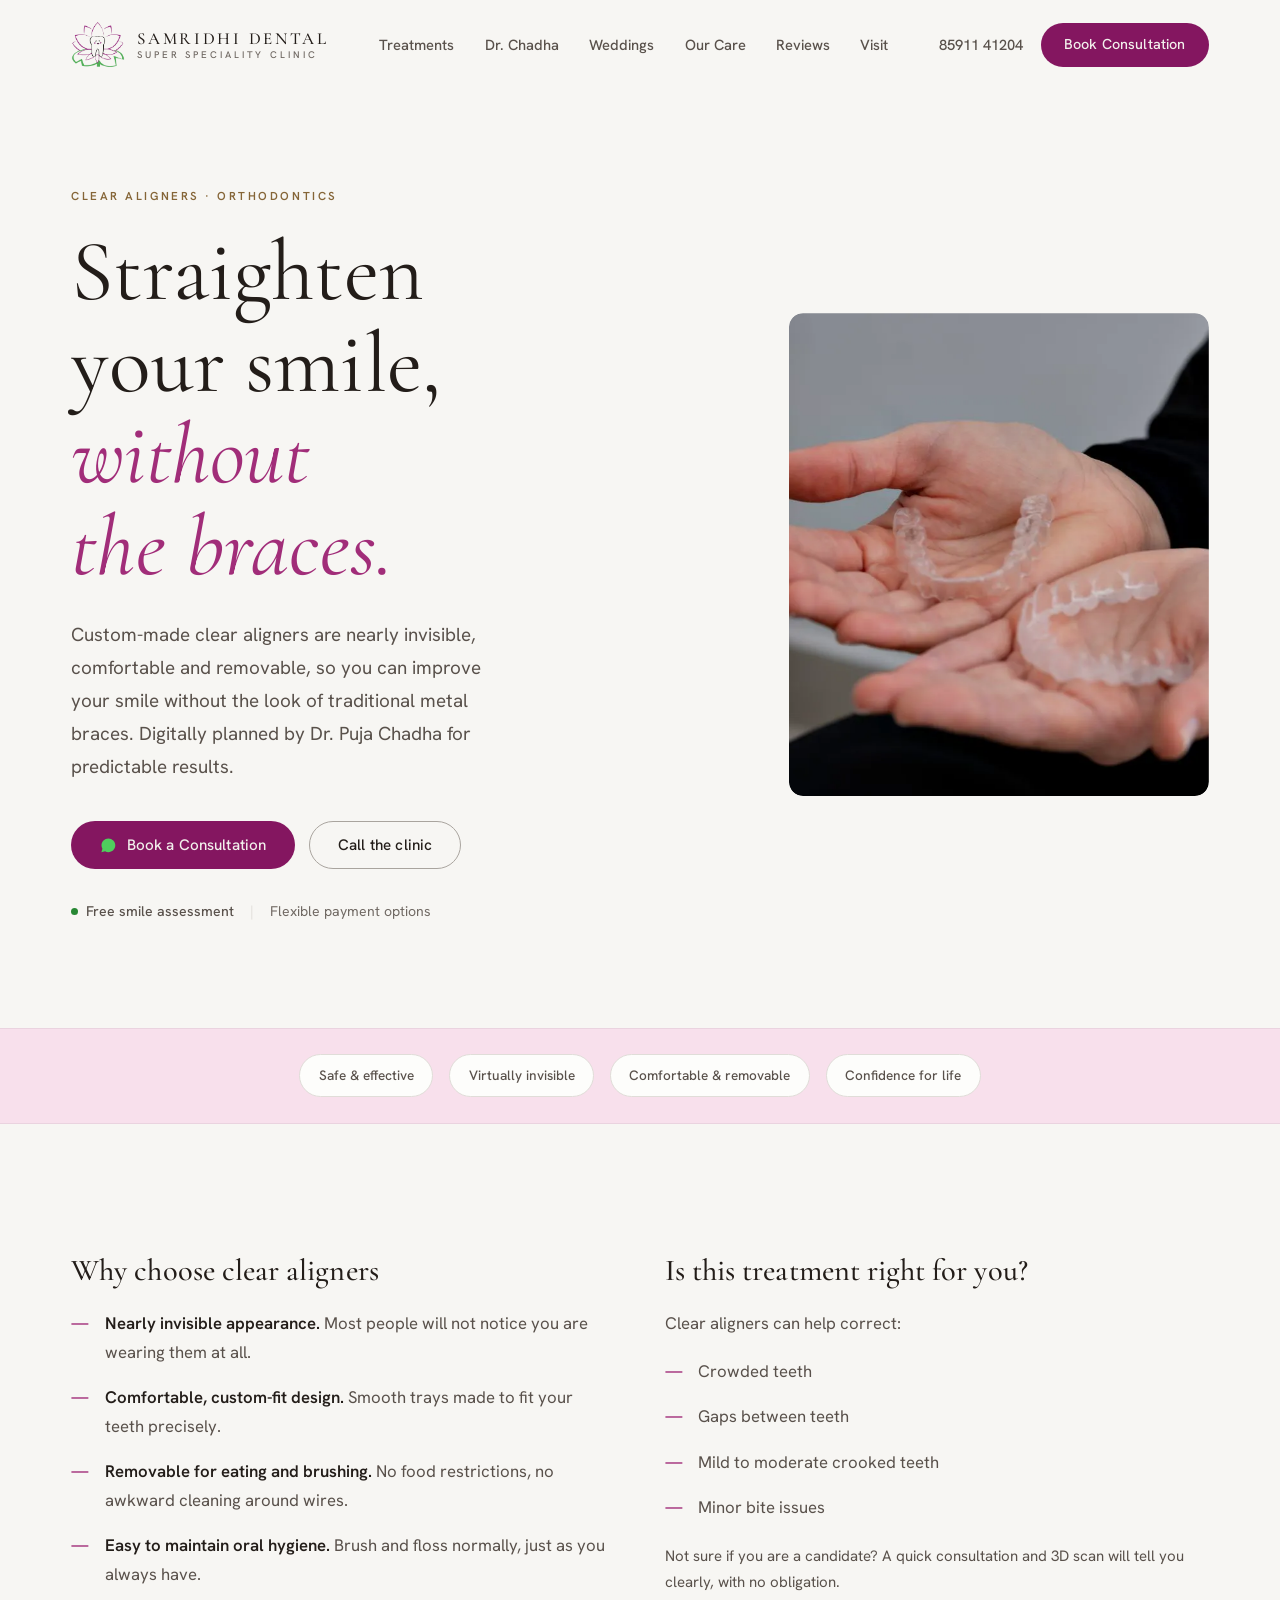
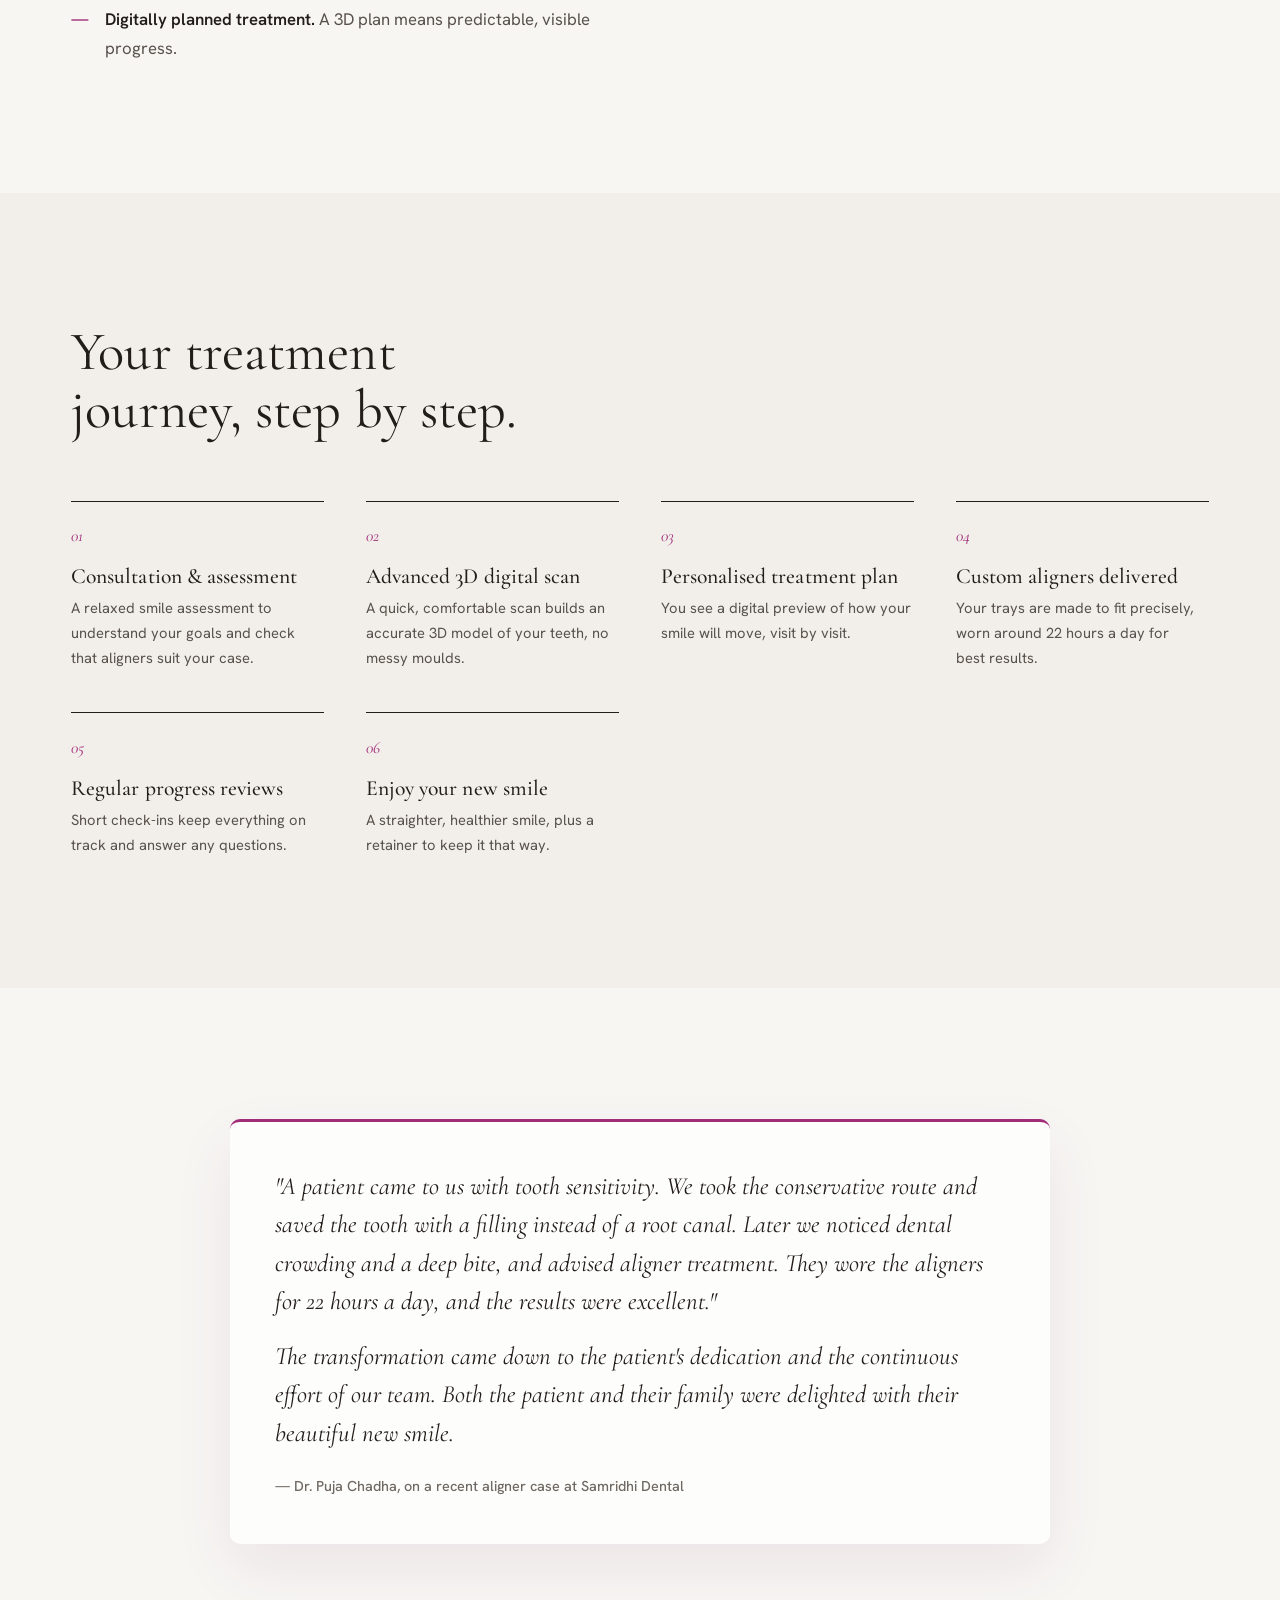
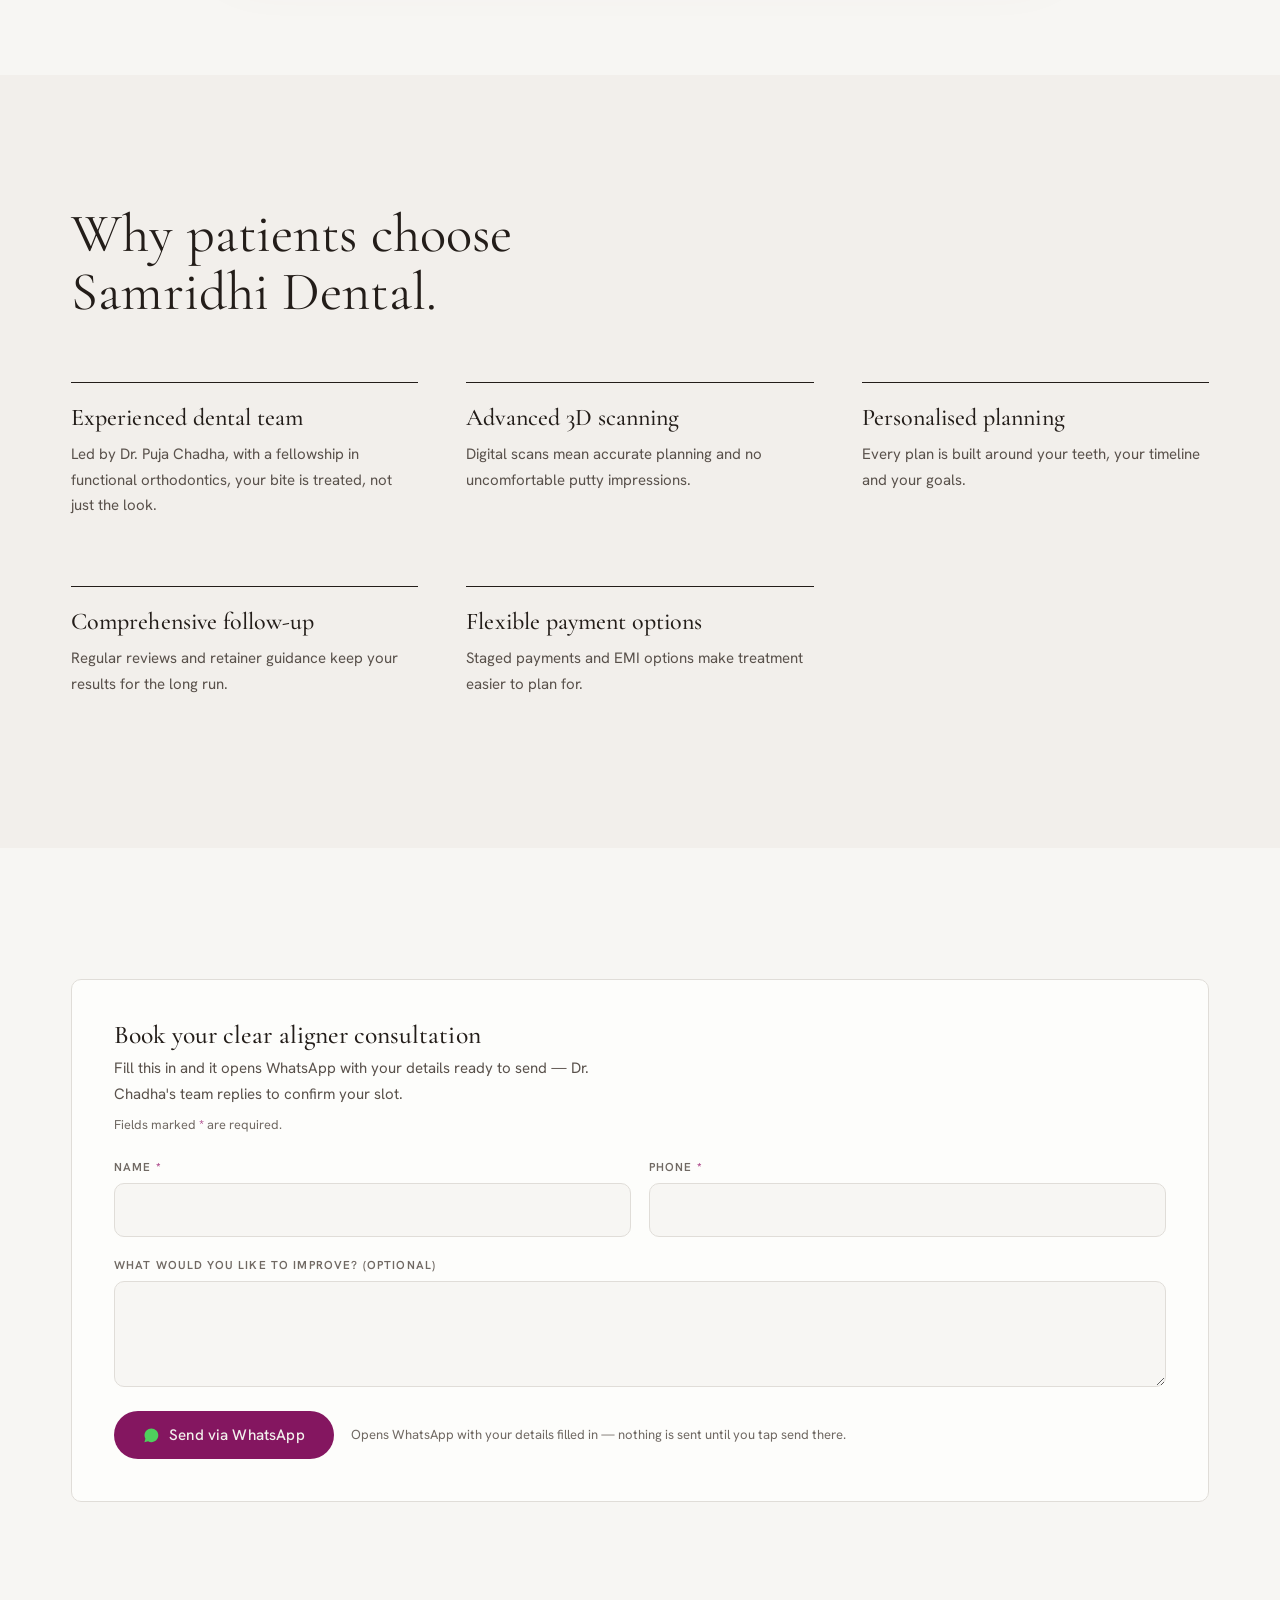
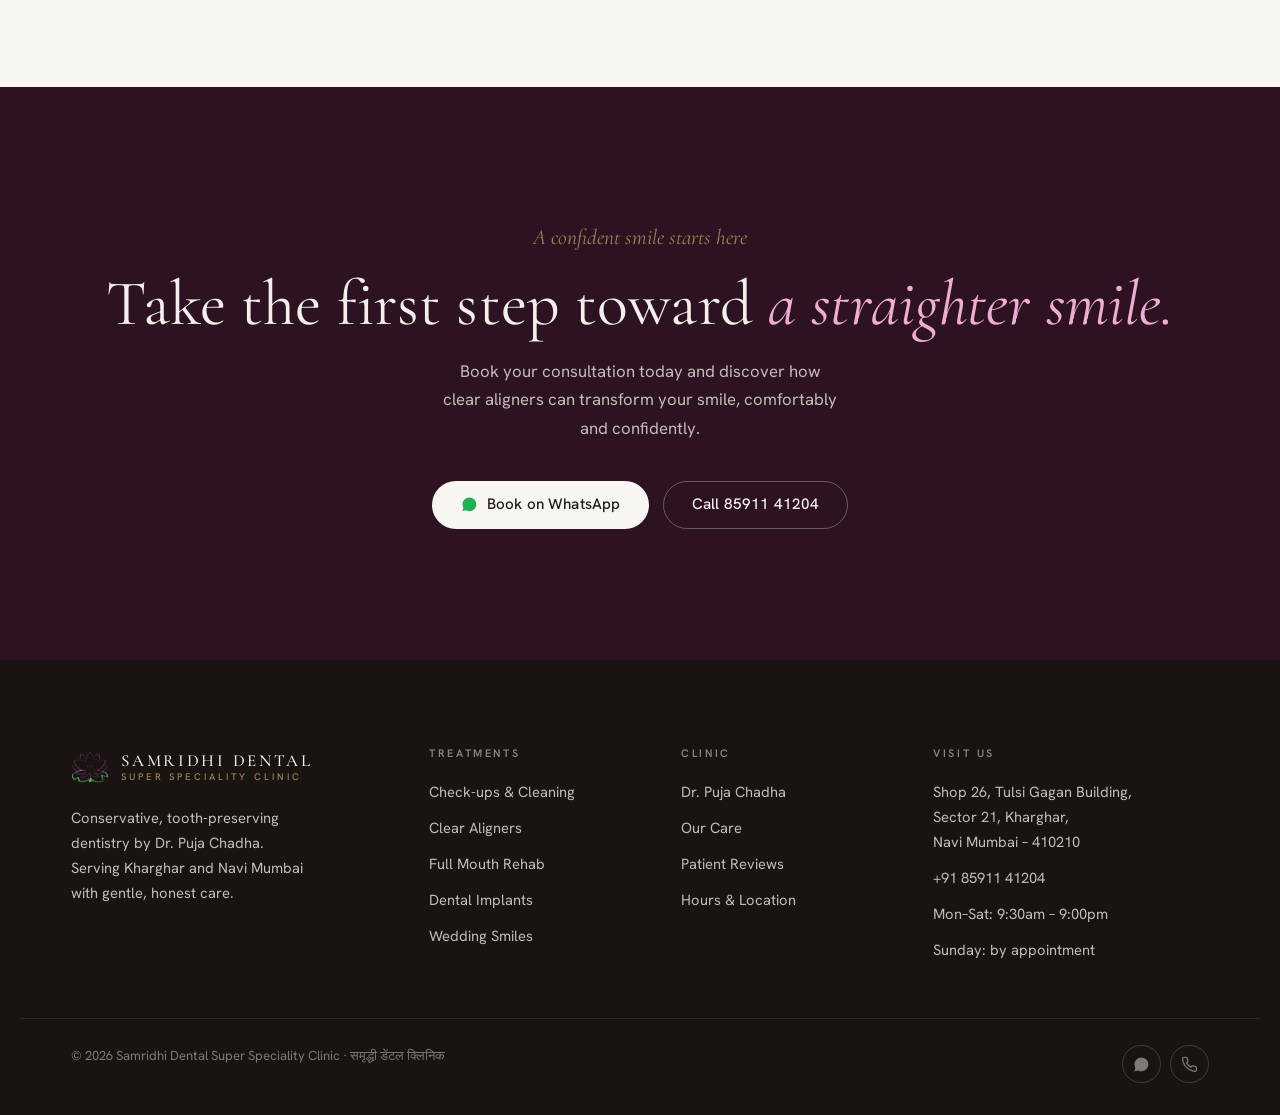
==== aligners.html @ 284023dd "Add treatment pages, immersive popup/quiz/timeline, and fix mobile menu - New Clear Aligners and Ful" ====
<!DOCTYPE html>
<html lang="en" class="no-js">
<head>
<meta charset="UTF-8" />
<meta name="viewport" content="width=device-width, initial-scale=1" />
<title>Clear Aligners — Straighten Your Smile Without Braces | Samridhi Dental, Kharghar</title>
<meta name="description" content="Nearly invisible clear aligners at Samridhi Dental, Kharghar. Custom-made, removable and comfortable — correct crowded teeth, gaps and mild bite issues with digitally planned treatment by Dr. Puja Chadha." />
<meta name="theme-color" content="#f6f4f0" />
<meta name="robots" content="index, follow" />
<link rel="icon" href="assets/brand/logo.png" type="image/png" />
<link rel="canonical" href="https://samridhidental.in/aligners.html" />

<!-- Open Graph -->
<meta property="og:title" content="Clear Aligners — Straighten Your Smile Without Braces | Samridhi Dental" />
<meta property="og:description" content="Nearly invisible, removable clear aligners for crowded teeth, gaps and mild bite issues — digitally planned by Dr. Puja Chadha in Kharghar." />
<meta property="og:type" content="website" />
<meta property="og:url" content="https://samridhidental.in/aligners.html" />
<meta property="og:site_name" content="Samridhi Dental Super Speciality Clinic" />
<meta property="og:image" content="https://samridhidental.in/assets/img/services/braces.jpg" />
<meta property="og:locale" content="en_IN" />
<meta name="twitter:card" content="summary_large_image" />
<meta name="twitter:title" content="Clear Aligners — Straighten Your Smile Without Braces" />
<meta name="twitter:description" content="Nearly invisible, removable clear aligners for crowded teeth, gaps and mild bite issues — digitally planned by Dr. Puja Chadha in Kharghar." />
<meta name="twitter:image" content="https://samridhidental.in/assets/img/services/braces.jpg" />

<!-- Structured data -->
<script type="application/ld+json">
{
  "@context": "https://schema.org",
  "@type": "MedicalProcedure",
  "name": "Clear Aligner Treatment",
  "procedureType": "https://schema.org/NoninvasiveProcedure",
  "howPerformed": "Custom-made, removable clear aligner trays digitally planned from a 3D scan gradually move teeth into alignment.",
  "provider": {
    "@type": "Dentist",
    "name": "Samridhi Dental Super Speciality Clinic",
    "telephone": "+91-85911-41204",
    "url": "https://samridhidental.in/aligners.html",
    "address": {
      "@type": "PostalAddress",
      "streetAddress": "Shop 26, Tulsi Gagan Building, Sector 21",
      "addressLocality": "Kharghar, Navi Mumbai",
      "addressRegion": "MH",
      "postalCode": "410210",
      "addressCountry": "IN"
    }
  }
}
</script>

<script>document.documentElement.className = "js";</script>
<link rel="preconnect" href="https://fonts.googleapis.com" />
<link rel="preconnect" href="https://fonts.gstatic.com" crossorigin />
<link href="https://fonts.googleapis.com/css2?family=Cormorant+Garamond:ital,wght@0,400;0,500;0,600;1,400;1,500&family=Hanken+Grotesk:wght@400;500;600&display=swap" rel="stylesheet" />
<link rel="stylesheet" href="styles.css" />
</head>
<body>
<a href="#main" class="btn btn--dark" style="position:absolute;left:-999px;top:0;z-index:500" onfocus="this.style.left='1rem';this.style.top='1rem'" onblur="this.style.left='-999px'">Skip to content</a>

<!-- ===================== HEADER ===================== -->
<header class="header" id="top">
  <div class="wrap header__inner">
    <a href="index.html" class="brand" aria-label="Samridhi Dental Super Speciality Clinic — home">
      <img src="assets/brand/logo.png" alt="" class="brand__mark" width="54" height="54" />
      <span class="brand__text">
        <span class="brand__name">Samridhi Dental</span>
        <span class="brand__sub">Super Speciality Clinic</span>
      </span>
    </a>
    <nav class="nav" aria-label="Primary">
      <a href="services.html">Treatments</a>
      <a href="index.html#about">Dr. Chadha</a>
      <a href="wedding.html">Weddings</a>
      <a href="index.html#approach">Our Care</a>
      <a href="index.html#reviews">Reviews</a>
      <a href="index.html#visit">Visit</a>
    </nav>
    <div class="header__cta">
      <a href="tel:+918591141204" class="header__call">85911 41204</a>
      <a href="https://wa.me/918591141204?text=Hi%2C%20I%27d%20like%20to%20book%20a%20clear%20aligner%20consultation%20at%20Samridhi%20Dental%20Clinic." class="btn btn--dark" target="_blank" rel="noopener">Book Consultation</a>
    </div>
    <button class="nav-toggle" aria-expanded="false" aria-controls="drawer" aria-label="Open menu">
      <svg class="menu" viewBox="0 0 24 24" fill="none" stroke="currentColor" stroke-width="1.6" stroke-linecap="round" aria-hidden="true"><path d="M3 7h18M3 12h18M3 17h18"/></svg>
      <svg class="x" viewBox="0 0 24 24" fill="none" stroke="currentColor" stroke-width="1.6" stroke-linecap="round" aria-hidden="true"><path d="M18 6 6 18M6 6l12 12"/></svg>
    </button>
  </div>
</header>

<div class="drawer" id="drawer">
  <a href="services.html">Treatments</a>
  <a href="index.html#about">Dr. Puja Chadha</a>
  <a href="wedding.html">Wedding Smiles</a>
  <a href="index.html#approach">Our Care</a>
  <a href="index.html#reviews">Reviews</a>
  <a href="index.html#visit">Visit Us</a>
  <a href="https://wa.me/918591141204?text=Hi%2C%20I%27d%20like%20to%20book%20a%20clear%20aligner%20consultation." class="btn btn--dark" target="_blank" rel="noopener">Book on WhatsApp</a>
</div>

<main id="main">

<!-- ===================== HERO ===================== -->
<section class="hero hero--wedding">
  <div class="wrap hero__grid">
    <div class="hero__copy">
      <span class="kicker" data-enter="1">Clear Aligners · Orthodontics</span>
      <h1 class="h-display" data-enter="2">Straighten your smile, <em>without the braces.</em></h1>
      <p class="lede hero__lede" data-enter="3">Custom-made clear aligners are nearly invisible, comfortable and removable, so you can improve your smile without the look of traditional metal braces. Digitally planned by Dr. Puja Chadha for predictable results.</p>
      <div class="hero__actions" data-enter="4">
        <a href="https://wa.me/918591141204?text=Hi%2C%20I%27d%20like%20to%20book%20a%20clear%20aligner%20consultation%20at%20Samridhi%20Dental%20Clinic." class="btn btn--dark" target="_blank" rel="noopener">
          <svg class="wa-glyph" viewBox="0 0 24 24" fill="currentColor" aria-hidden="true"><path d="M17.47 14.38c-.3-.15-1.74-.86-2-.95-.27-.1-.46-.15-.66.15-.2.3-.76.95-.93 1.14-.17.2-.34.22-.63.07-.3-.15-1.25-.46-2.38-1.47-.88-.78-1.47-1.75-1.64-2.05-.17-.3-.02-.46.13-.6.13-.13.3-.34.44-.51.15-.17.2-.3.3-.49.1-.2.05-.37-.02-.52-.08-.15-.66-1.59-.9-2.18-.24-.57-.48-.49-.66-.5l-.56-.01c-.2 0-.52.07-.79.37-.27.3-1.04 1.02-1.04 2.48 0 1.46 1.06 2.87 1.21 3.07.15.2 2.1 3.2 5.08 4.49.71.3 1.26.49 1.69.62.71.23 1.36.2 1.87.12.57-.08 1.74-.71 1.99-1.4.24-.69.24-1.28.17-1.4-.07-.13-.27-.2-.56-.35zM12.04 2C6.58 2 2.13 6.45 2.13 11.91c0 1.75.46 3.45 1.32 4.95L2 22l5.25-1.38a9.9 9.9 0 0 0 4.79 1.22h.01c5.46 0 9.91-4.45 9.91-9.91 0-2.65-1.03-5.14-2.9-7.01A9.86 9.86 0 0 0 12.04 2z"/></svg>
          Book a Consultation
        </a>
        <a href="tel:+918591141204" class="btn btn--outline">Call the clinic</a>
      </div>
      <p class="hero__meta" data-enter="5">
        <span class="live">Free smile assessment</span>
        <span class="sep" aria-hidden="true">|</span>
        <span>Flexible payment options</span>
      </p>
    </div>
    <div class="hero__media" data-enter>
      <picture>
        <source srcset="assets/img/services/braces.webp" type="image/webp" />
        <img src="assets/img/services/braces.jpg" alt="A pair of clear dental aligners held in hand" width="900" height="1035" fetchpriority="high" />
      </picture>
    </div>
  </div>
</section>

<!-- ===================== TRUST BADGES ===================== -->
<div class="badges">
  <div class="wrap badges__row">
    <span class="badge">Safe &amp; effective</span>
    <span class="badge">Virtually invisible</span>
    <span class="badge">Comfortable &amp; removable</span>
    <span class="badge">Confidence for life</span>
  </div>
</div>

<!-- ===================== BENEFITS + CANDIDACY ===================== -->
<section class="section" id="why">
  <div class="wrap">
    <div class="wedding-menu" data-reveal>
      <div>
        <h2 class="h-sub" style="margin-bottom:1.4rem">Why choose clear aligners</h2>
        <ul class="feature-list">
          <li><span class="dash" aria-hidden="true">—</span><span><b>Nearly invisible appearance.</b> Most people will not notice you are wearing them at all.</span></li>
          <li><span class="dash" aria-hidden="true">—</span><span><b>Comfortable, custom-fit design.</b> Smooth trays made to fit your teeth precisely.</span></li>
          <li><span class="dash" aria-hidden="true">—</span><span><b>Removable for eating and brushing.</b> No food restrictions, no awkward cleaning around wires.</span></li>
          <li><span class="dash" aria-hidden="true">—</span><span><b>Easy to maintain oral hygiene.</b> Brush and floss normally, just as you always have.</span></li>
          <li><span class="dash" aria-hidden="true">—</span><span><b>Digitally planned treatment.</b> A 3D plan means predictable, visible progress.</span></li>
        </ul>
      </div>
      <div>
        <h2 class="h-sub" style="margin-bottom:1.4rem">Is this treatment right for you?</h2>
        <p style="color:var(--ink-soft);margin-bottom:1.2rem">Clear aligners can help correct:</p>
        <ul class="feature-list">
          <li><span class="dash" aria-hidden="true">—</span><span>Crowded teeth</span></li>
          <li><span class="dash" aria-hidden="true">—</span><span>Gaps between teeth</span></li>
          <li><span class="dash" aria-hidden="true">—</span><span>Mild to moderate crooked teeth</span></li>
          <li><span class="dash" aria-hidden="true">—</span><span>Minor bite issues</span></li>
        </ul>
        <p style="color:var(--ink-soft);margin-top:1.4rem;font-size:0.94rem">Not sure if you are a candidate? A quick consultation and 3D scan will tell you clearly, with no obligation.</p>
      </div>
    </div>
  </div>
</section>

<!-- ===================== JOURNEY ===================== -->
<section class="section section--alt" id="journey">
  <div class="wrap">
    <div class="section-head" data-reveal>
      <h2 class="h-section">Your treatment journey, step by step.</h2>
    </div>
    <div class="steps">
      <div class="step" data-reveal><span class="step__n"></span><h3>Consultation &amp; assessment</h3><p>A relaxed smile assessment to understand your goals and check that aligners suit your case.</p></div>
      <div class="step" data-reveal data-reveal="2"><span class="step__n"></span><h3>Advanced 3D digital scan</h3><p>A quick, comfortable scan builds an accurate 3D model of your teeth, no messy moulds.</p></div>
      <div class="step" data-reveal data-reveal="3"><span class="step__n"></span><h3>Personalised treatment plan</h3><p>You see a digital preview of how your smile will move, visit by visit.</p></div>
      <div class="step" data-reveal><span class="step__n"></span><h3>Custom aligners delivered</h3><p>Your trays are made to fit precisely, worn around 22 hours a day for best results.</p></div>
      <div class="step" data-reveal data-reveal="2"><span class="step__n"></span><h3>Regular progress reviews</h3><p>Short check-ins keep everything on track and answer any questions.</p></div>
      <div class="step" data-reveal data-reveal="3"><span class="step__n"></span><h3>Enjoy your new smile</h3><p>A straighter, healthier smile, plus a retainer to keep it that way.</p></div>
    </div>
  </div>
</section>

<!-- ===================== CASE STORY ===================== -->
<section class="section" id="story">
  <div class="wrap">
    <div class="story-card" data-reveal>
      <blockquote>
        <p>"A patient came to us with tooth sensitivity. We took the conservative route and saved the tooth with a filling instead of a root canal. Later we noticed dental crowding and a deep bite, and advised aligner treatment. They wore the aligners for 22 hours a day, and the results were excellent."</p>
        <p style="margin-top:1rem">The transformation came down to the patient's dedication and the continuous effort of our team. Both the patient and their family were delighted with their beautiful new smile.</p>
      </blockquote>
      <footer class="story-card__by">— Dr. Puja Chadha, on a recent aligner case at Samridhi Dental</footer>
    </div>
  </div>
</section>

<!-- ===================== WHY SAMRIDHI ===================== -->
<section class="section section--alt" id="why-us">
  <div class="wrap">
    <div class="section-head" data-reveal>
      <h2 class="h-section">Why patients choose Samridhi Dental.</h2>
    </div>
    <div class="package-grid" data-reveal>
      <div class="package"><h3>Experienced dental team</h3><p>Led by Dr. Puja Chadha, with a fellowship in functional orthodontics, your bite is treated, not just the look.</p></div>
      <div class="package"><h3>Advanced 3D scanning</h3><p>Digital scans mean accurate planning and no uncomfortable putty impressions.</p></div>
      <div class="package"><h3>Personalised planning</h3><p>Every plan is built around your teeth, your timeline and your goals.</p></div>
      <div class="package"><h3>Comprehensive follow-up</h3><p>Regular reviews and retainer guidance keep your results for the long run.</p></div>
      <div class="package"><h3>Flexible payment options</h3><p>Staged payments and EMI options make treatment easier to plan for.</p></div>
    </div>
  </div>
</section>

<!-- ===================== BOOK ===================== -->
<section class="section" id="book">
  <div class="wrap">
    <div class="appt-card" data-reveal>
      <h3>Book your clear aligner consultation</h3>
      <p>Fill this in and it opens WhatsApp with your details ready to send — Dr. Chadha's team replies to confirm your slot.</p>
      <p class="appt-form__required-note">Fields marked <span class="req" aria-hidden="true">*</span> are required.</p>
      <form class="appt-form" id="apptFormAligners">
        <input type="hidden" name="context" value="a clear aligner consultation" />
        <div class="appt-form__row">
          <div class="field">
            <label for="aName">Name <span class="req" aria-hidden="true">*</span></label>
            <input type="text" id="aName" name="name" autocomplete="name" required />
          </div>
          <div class="field">
            <label for="aPhone">Phone <span class="req" aria-hidden="true">*</span></label>
            <input type="tel" id="aPhone" name="phone" autocomplete="tel" inputmode="tel" required />
          </div>
        </div>
        <div class="field">
          <label for="aMessage">What would you like to improve? (optional)</label>
          <textarea id="aMessage" name="message" rows="3"></textarea>
        </div>
        <div class="appt-form__submit">
          <button type="submit" class="btn btn--dark">
            <svg class="wa-glyph" viewBox="0 0 24 24" fill="currentColor" aria-hidden="true"><path d="M17.47 14.38c-.3-.15-1.74-.86-2-.95-.27-.1-.46-.15-.66.15-.2.3-.76.95-.93 1.14-.17.2-.34.22-.63.07-.3-.15-1.25-.46-2.38-1.47-.88-.78-1.47-1.75-1.64-2.05-.17-.3-.02-.46.13-.6.13-.13.3-.34.44-.51.15-.17.2-.3.3-.49.1-.2.05-.37-.02-.52-.08-.15-.66-1.59-.9-2.18-.24-.57-.48-.49-.66-.5l-.56-.01c-.2 0-.52.07-.79.37-.27.3-1.04 1.02-1.04 2.48 0 1.46 1.06 2.87 1.21 3.07.15.2 2.1 3.2 5.08 4.49.71.3 1.26.49 1.69.62.71.23 1.36.2 1.87.12.57-.08 1.74-.71 1.99-1.4.24-.69.24-1.28.17-1.4-.07-.13-.27-.2-.56-.35zM12.04 2C6.58 2 2.13 6.45 2.13 11.91c0 1.75.46 3.45 1.32 4.95L2 22l5.25-1.38a9.9 9.9 0 0 0 4.79 1.22h.01c5.46 0 9.91-4.45 9.91-9.91 0-2.65-1.03-5.14-2.9-7.01A9.86 9.86 0 0 0 12.04 2z"/></svg>
            Send via WhatsApp
          </button>
          <span class="appt-form__note">Opens WhatsApp with your details filled in — nothing is sent until you tap send there.</span>
        </div>
      </form>
    </div>
  </div>
</section>

<!-- ===================== CTA ===================== -->
<section class="section cta">
  <div class="wrap" data-reveal>
    <span class="cta__lede">A confident smile starts here</span>
    <h2>Take the first step toward <em>a straighter smile.</em></h2>
    <p>Book your consultation today and discover how clear aligners can transform your smile, comfortably and confidently.</p>
    <div class="cta__actions">
      <a href="https://wa.me/918591141204?text=Hi%2C%20I%27d%20like%20to%20book%20a%20clear%20aligner%20consultation%20at%20Samridhi%20Dental%20Clinic." class="btn btn--ivory" target="_blank" rel="noopener">
        <svg class="wa-glyph" viewBox="0 0 24 24" fill="currentColor" aria-hidden="true" style="color:#1faf54"><path d="M17.47 14.38c-.3-.15-1.74-.86-2-.95-.27-.1-.46-.15-.66.15-.2.3-.76.95-.93 1.14-.17.2-.34.22-.63.07-.3-.15-1.25-.46-2.38-1.47-.88-.78-1.47-1.75-1.64-2.05-.17-.3-.02-.46.13-.6.13-.13.3-.34.44-.51.15-.17.2-.3.3-.49.1-.2.05-.37-.02-.52-.08-.15-.66-1.59-.9-2.18-.24-.57-.48-.49-.66-.5l-.56-.01c-.2 0-.52.07-.79.37-.27.3-1.04 1.02-1.04 2.48 0 1.46 1.06 2.87 1.21 3.07.15.2 2.1 3.2 5.08 4.49.71.3 1.26.49 1.69.62.71.23 1.36.2 1.87.12.57-.08 1.74-.71 1.99-1.4.24-.69.24-1.28.17-1.4-.07-.13-.27-.2-.56-.35zM12.04 2C6.58 2 2.13 6.45 2.13 11.91c0 1.75.46 3.45 1.32 4.95L2 22l5.25-1.38a9.9 9.9 0 0 0 4.79 1.22h.01c5.46 0 9.91-4.45 9.91-9.91 0-2.65-1.03-5.14-2.9-7.01A9.86 9.86 0 0 0 12.04 2z"/></svg>
        Book on WhatsApp
      </a>
      <a href="tel:+918591141204" class="btn btn--outline-light">Call 85911 41204</a>
    </div>
  </div>
</section>

</main>

<!-- ===================== FOOTER ===================== -->
<footer class="footer">
  <div class="wrap footer__grid">
    <div>
      <a href="index.html" class="brand">
        <img src="assets/brand/logo.png" alt="" class="brand__mark" width="38" height="38" />
        <span class="brand__text">
          <span class="brand__name">Samridhi Dental</span>
          <span class="brand__sub">Super Speciality Clinic</span>
        </span>
      </a>
      <p class="footer__about">Conservative, tooth-preserving dentistry by Dr. Puja Chadha. Serving Kharghar and Navi Mumbai with gentle, honest care.</p>
    </div>
    <div>
      <h4>Treatments</h4>
      <ul>
        <li><a href="services.html#checkups">Check-ups &amp; Cleaning</a></li>
        <li><a href="aligners.html">Clear Aligners</a></li>
        <li><a href="full-mouth-rehab.html">Full Mouth Rehab</a></li>
        <li><a href="services.html#implants">Dental Implants</a></li>
        <li><a href="wedding.html">Wedding Smiles</a></li>
      </ul>
    </div>
    <div>
      <h4>Clinic</h4>
      <ul>
        <li><a href="index.html#about">Dr. Puja Chadha</a></li>
        <li><a href="index.html#approach">Our Care</a></li>
        <li><a href="index.html#reviews">Patient Reviews</a></li>
        <li><a href="index.html#visit">Hours &amp; Location</a></li>
      </ul>
    </div>
    <div>
      <h4>Visit us</h4>
      <ul>
        <li>Shop 26, Tulsi Gagan Building,<br>Sector 21, Kharghar,<br>Navi Mumbai – 410210</li>
        <li><a href="tel:+918591141204">+91 85911 41204</a></li>
        <li>Mon–Sat: 9:30am – 9:00pm</li>
        <li>Sunday: by appointment</li>
      </ul>
    </div>
  </div>
  <div class="wrap footer__bottom">
    <span>© <span id="year">2026</span> Samridhi Dental Super Speciality Clinic · समृद्धी डेंटल क्लिनिक</span>
    <div class="footer__social">
      <a href="https://wa.me/918591141204" aria-label="WhatsApp" target="_blank" rel="noopener"><svg viewBox="0 0 24 24" fill="currentColor" aria-hidden="true"><path d="M17.47 14.38c-.3-.15-1.74-.86-2-.95-.27-.1-.46-.15-.66.15-.2.3-.76.95-.93 1.14-.17.2-.34.22-.63.07-.3-.15-1.25-.46-2.38-1.47-.88-.78-1.47-1.75-1.64-2.05-.17-.3-.02-.46.13-.6.13-.13.3-.34.44-.51.15-.17.2-.3.3-.49.1-.2.05-.37-.02-.52-.08-.15-.66-1.59-.9-2.18-.24-.57-.48-.49-.66-.5l-.56-.01c-.2 0-.52.07-.79.37-.27.3-1.04 1.02-1.04 2.48 0 1.46 1.06 2.87 1.21 3.07.15.2 2.1 3.2 5.08 4.49.71.3 1.26.49 1.69.62.71.23 1.36.2 1.87.12.57-.08 1.74-.71 1.99-1.4.24-.69.24-1.28.17-1.4-.07-.13-.27-.2-.56-.35zM12.04 2C6.58 2 2.13 6.45 2.13 11.91c0 1.75.46 3.45 1.32 4.95L2 22l5.25-1.38a9.9 9.9 0 0 0 4.79 1.22h.01c5.46 0 9.91-4.45 9.91-9.91 0-2.65-1.03-5.14-2.9-7.01A9.86 9.86 0 0 0 12.04 2z"/></svg></a>
      <a href="tel:+918591141204" aria-label="Call"><svg viewBox="0 0 24 24" fill="none" stroke="currentColor" stroke-width="1.8" stroke-linecap="round" stroke-linejoin="round" aria-hidden="true"><path d="M22 16.92v3a2 2 0 0 1-2.18 2 19.79 19.79 0 0 1-8.63-3.07 19.5 19.5 0 0 1-6-6 19.79 19.79 0 0 1-3.07-8.67A2 2 0 0 1 4.11 2h3a2 2 0 0 1 2 1.72c.13.96.36 1.9.7 2.81a2 2 0 0 1-.45 2.11L8.09 9.91a16 16 0 0 0 6 6l1.27-1.27a2 2 0 0 1 2.11-.45c.9.34 1.85.57 2.81.7A2 2 0 0 1 22 16.92z"/></svg></a>
    </div>
  </div>
</footer>

<div class="mobile-bar">
  <a href="tel:+918591141204" class="btn btn--outline">Call</a>
  <a href="https://wa.me/918591141204?text=Hi%2C%20I%27d%20like%20to%20book%20a%20clear%20aligner%20consultation%20at%20Samridhi%20Dental%20Clinic." class="btn btn--dark" target="_blank" rel="noopener">Book on WhatsApp</a>
</div>

<script src="script.js"></script>
</body>
</html>
---- styles.css ----
/* ============================================================
   Samridhi Dental Super Speciality Clinic
   Quiet-luxury boutique — ivory, charcoal, whisper of rose
   ============================================================ */

/* ---------- Design tokens ---------- */
:root {
  /* Surfaces — warm ivory, flat */
  --bg:        oklch(0.972 0.004 88);
  --bg-alt:    oklch(0.954 0.007 84);
  --surface:   oklch(0.993 0.002 90);
  --line:      oklch(0.898 0.008 80);
  --line-soft: oklch(0.928 0.006 84);

  /* Ink — warm charcoal */
  --ink:       oklch(0.235 0.012 55);
  --ink-soft:  oklch(0.44 0.014 55);
  --ink-faint: oklch(0.525 0.013 58); /* darkened from 0.575 — was 3.83:1 on bg-alt, now 4.73:1 (WCAG AA) */

  /* Dark surfaces */
  --dark:      oklch(0.235 0.012 55);
  --dark-deep: oklch(0.195 0.010 55);
  --on-dark:   oklch(0.955 0.005 85);
  --on-dark-soft: oklch(0.80 0.008 80);

  /* Accents — the clinic's own logo colors, committed */
  --gold: oklch(0.53 0.075 75); /* darkened from 0.60 — was 3.49:1 on bg-alt, now 4.67:1 (WCAG AA) */
  --gold-on-dark: oklch(0.62 0.075 75); /* separate lighter value for gold-on-dark contexts (footer, CTA) */
  --rose: oklch(0.50 0.17 345);       /* lotus magenta from the logo petals — 6.1:1 on bg */
  --rose-deep: oklch(0.42 0.16 345);  /* button/band surface — on-dark text reads 8.1:1 */
  --rose-soft: oklch(0.93 0.03 345);  /* magenta-tinted wash */
  --plum: oklch(0.23 0.05 345);       /* CTA band — a magenta-warmed dark, gold reads 4.67:1 */
  --leaf: oklch(0.55 0.15 145);       /* lotus leaf green — small non-text signals only */

  /* Type */
  --display: "Cormorant Garamond", Georgia, "Times New Roman", serif;
  --body: "Hanken Grotesk", system-ui, -apple-system, "Segoe UI", sans-serif;

  /* Shape — flat, precise */
  --r-img: 14px;
  --r-panel: 10px;
  --r-pill: 999px;

  /* Motion */
  --ease: cubic-bezier(.22, 1, .36, 1);
  --ease-soft: cubic-bezier(.4, 0, .2, 1);

  /* Layout */
  --maxw: 1240px;
  --gutter: clamp(1.25rem, 4vw, 3.5rem);

  /* z-scale */
  --z-sticky: 100;
  --z-header: 200;
  --z-drawer: 300;
  --z-top: 400;
}

/* ---------- Reset ---------- */
*, *::before, *::after { box-sizing: border-box; }
* { margin: 0; }
html { -webkit-text-size-adjust: 100%; scroll-behavior: smooth; }
@media (prefers-reduced-motion: reduce) { html { scroll-behavior: auto; } }

body {
  font-family: var(--body);
  background: var(--bg);
  color: var(--ink);
  line-height: 1.7;
  font-size: clamp(0.98rem, 0.94rem + 0.2vw, 1.05rem);
  -webkit-font-smoothing: antialiased;
  text-rendering: optimizeLegibility;
  overflow-x: hidden;
}

img, svg, picture { display: block; max-width: 100%; }
img { height: auto; }
picture { width: 100%; height: 100%; }
a { color: inherit; text-decoration: none; }
button { font: inherit; color: inherit; cursor: pointer; background: none; border: 0; }
ul { list-style: none; padding: 0; }
:focus-visible { outline: 2px solid var(--rose); outline-offset: 3px; border-radius: 3px; }

::selection { background: var(--rose-soft); color: var(--ink); }

/* ---------- Typography ---------- */
h1, h2, h3, h4 {
  font-family: var(--display);
  font-weight: 500;
  line-height: 1.06;
  letter-spacing: 0.002em;
  color: var(--ink);
  text-wrap: balance;
}
.h-display { font-size: clamp(2.7rem, 1.6rem + 5vw, 5.4rem); font-weight: 400; }
.h-section { font-size: clamp(2rem, 1.4rem + 2.8vw, 3.4rem); font-weight: 400; }
.h-sub     { font-size: clamp(1.4rem, 1.15rem + 1vw, 1.9rem); }
p { text-wrap: pretty; }
.lede { font-size: clamp(1.02rem, 0.98rem + 0.35vw, 1.18rem); color: var(--ink-soft); line-height: 1.75; }
em { font-style: italic; }

/* Tracked kicker — deliberate brand system, used sparingly */
.kicker {
  display: block;
  font-family: var(--body);
  font-size: 0.72rem;
  font-weight: 600;
  letter-spacing: 0.22em;
  text-transform: uppercase;
  color: var(--gold);
  margin-bottom: 1.3rem;
}

/* ---------- Layout ---------- */
.wrap { width: 100%; max-width: var(--maxw); margin-inline: auto; padding-inline: var(--gutter); }
.section { padding-block: clamp(4.5rem, 3.4rem + 6vw, 8.5rem); position: relative; }
.section--alt { background: var(--bg-alt); }
.section-head { max-width: 58ch; margin-bottom: clamp(2.4rem, 1.8rem + 2.5vw, 4rem); }
.section-head .lede { margin-top: 1.1rem; max-width: 52ch; }

.hairline { border: 0; border-top: 1px solid var(--line); }

/* ---------- Buttons — quiet pills ---------- */
.btn {
  display: inline-flex; align-items: center; justify-content: center; gap: 0.6rem;
  padding: 0.9rem 1.75rem; border-radius: var(--r-pill);
  font-weight: 500; font-size: 0.95rem; line-height: 1; letter-spacing: 0.01em;
  border: 1px solid transparent; min-height: 48px;
  transition: transform .3s var(--ease), background-color .3s var(--ease), border-color .3s var(--ease), color .3s var(--ease);
}
.btn svg { width: 1.1em; height: 1.1em; flex: none; }
.btn--dark { background: var(--rose-deep); color: var(--on-dark); }
.btn--dark:hover { background: oklch(0.36 0.15 345); transform: translateY(-1px); }
.btn--dark .wa-glyph { color: #4fce5d; }
.btn--outline { background: transparent; color: var(--ink); border-color: oklch(0.72 0.01 70); }
.btn--outline:hover { border-color: var(--ink); transform: translateY(-1px); }
.btn--ivory { background: var(--bg); color: var(--ink); }
.btn--ivory:hover { background: var(--surface); transform: translateY(-1px); }
.btn--outline-light { background: transparent; color: var(--on-dark); border-color: oklch(1 0 0 / .3); }
.btn--outline-light:hover { border-color: oklch(1 0 0 / .7); transform: translateY(-1px); }
.btn:active { transform: translateY(0) scale(.985); }

/* ============================================================
   Header
   ============================================================ */
.header {
  position: fixed; inset: 0 0 auto 0; z-index: var(--z-header);
  padding-block: 1.1rem;
  transition: padding .35s var(--ease-soft);
}
.header::after {
  content: ""; position: absolute; inset: 0; z-index: -1;
  background: oklch(0.972 0.004 88 / .88);
  backdrop-filter: blur(12px);
  opacity: 0; transition: opacity .35s var(--ease-soft);
  border-bottom: 1px solid transparent;
}
.header.is-stuck { padding-block: 0.7rem; }
.header.is-stuck::after { opacity: 1; border-bottom-color: var(--line-soft); }

.header__inner { display: flex; align-items: center; justify-content: space-between; gap: 1.5rem; }

.brand { display: flex; align-items: center; gap: 0.75rem; }
.brand__mark { width: 38px; height: 38px; flex: none; object-fit: contain; }
.header .brand__mark { width: 54px; height: 54px; }
.brand__text { display: flex; flex-direction: column; line-height: 1.2; }
.brand__name {
  font-family: var(--display); font-weight: 500; font-size: 1.06rem;
  letter-spacing: 0.16em; text-transform: uppercase; color: var(--ink);
}
.brand__sub { font-size: 0.6rem; letter-spacing: 0.3em; text-transform: uppercase; color: var(--ink-faint); font-weight: 500; }

.nav { display: flex; align-items: center; gap: 1.9rem; }
.nav a { position: relative; font-size: 0.92rem; font-weight: 500; color: var(--ink-soft); transition: color .25s; padding-block: 0.3rem; }
.nav a::after {
  content: ""; position: absolute; left: 0; right: 0; bottom: 0; height: 1px;
  background: var(--rose); transform: scaleX(0); transform-origin: left;
  transition: transform .35s var(--ease);
}
.nav a:hover { color: var(--ink); }
.nav a:hover::after { transform: scaleX(1); }

.header__cta { display: flex; align-items: center; gap: 1.1rem; }
.header__call { font-size: 0.92rem; font-weight: 500; color: var(--ink-soft); transition: color .25s; }
.header__call:hover { color: var(--ink); }
.header__cta .btn { padding: 0.75rem 1.4rem; min-height: 44px; font-size: 0.9rem; }

.nav-toggle { display: none; }

/* ============================================================
   Hero
   ============================================================ */
.hero { padding-top: clamp(7.5rem, 6rem + 7vw, 12rem); padding-bottom: clamp(3.5rem, 2.5rem + 5vw, 7rem); }
.hero__grid {
  display: grid; grid-template-columns: 1fr 1.05fr;
  gap: clamp(2.5rem, 1.5rem + 5vw, 5.5rem); align-items: center;
}
.hero h1 { margin-bottom: 1.6rem; max-width: 12ch; }
.hero h1 em { color: var(--rose); }
.hero__lede { max-width: 44ch; margin-bottom: 2.4rem; }
.hero__actions { display: flex; flex-wrap: wrap; gap: 0.85rem; margin-bottom: 1.9rem; }
.hero__meta { display: flex; flex-wrap: wrap; align-items: center; gap: 0.6rem 1rem; font-size: 0.88rem; color: var(--ink-faint); }
.hero__meta .live { display: inline-flex; align-items: center; gap: 0.45rem; color: var(--ink-soft); font-weight: 500; }
.hero__meta .live::before {
  content: ""; width: 0.45rem; height: 0.45rem; border-radius: 50%;
  background: var(--leaf); animation: pulse 2.4s var(--ease-soft) infinite;
}
.hero__meta .sep { color: var(--line); }

.hero__media { border-radius: var(--r-img); overflow: hidden; aspect-ratio: 4 / 4.6; }
.hero__media img { width: 100%; height: 106%; object-fit: cover; will-change: transform; }

@keyframes pulse { 0%,100% { opacity: 1; } 50% { opacity: 0.3; } }

/* Hero entrance — one rehearsed sequence on load */
@media (prefers-reduced-motion: no-preference) {
  .hero [data-enter] { opacity: 0; transform: translateY(22px); animation: enter 1s var(--ease) forwards; }
  .hero [data-enter="1"] { animation-delay: .05s; }
  .hero [data-enter="2"] { animation-delay: .16s; }
  .hero [data-enter="3"] { animation-delay: .27s; }
  .hero [data-enter="4"] { animation-delay: .38s; }
  .hero [data-enter="5"] { animation-delay: .49s; }
  .hero__media[data-enter] { transform: none; clip-path: inset(4% 4% 4% 4% round 14px); opacity: 0; animation: enter-media 1.3s var(--ease) .2s forwards; }
  @keyframes enter { to { opacity: 1; transform: none; } }
  @keyframes enter-media { to { opacity: 1; clip-path: inset(0 0 0 0 round 14px); } }
}

/* ============================================================
   Trust badges — quiet pills on a band
   ============================================================ */
.badges { border-block: 1px solid oklch(0.89 0.03 345); padding-block: 1.6rem; background: var(--rose-soft); }
.badges__row { display: flex; flex-wrap: wrap; justify-content: center; gap: 0.8rem 1rem; }
.badge {
  display: inline-flex; align-items: center; gap: 0.55rem;
  border: 1px solid var(--line); border-radius: var(--r-pill);
  padding: 0.55rem 1.15rem; font-size: 0.85rem; font-weight: 500; color: var(--ink-soft);
  background: var(--surface);
}
.badge .star { color: var(--gold); }

/* ============================================================
   About — the dentist
   ============================================================ */
.about__grid { display: grid; grid-template-columns: 0.9fr 1.1fr; gap: clamp(2.5rem, 1.5rem + 5vw, 6rem); align-items: center; }
.about__portrait {
  position: relative;
  border-radius: var(--r-img); overflow: hidden; aspect-ratio: 4 / 5;
  background: var(--bg-alt);
}
.about__portrait img { width: 100%; height: 100%; object-fit: cover; object-position: 50% 22%; }
.about__namecard {
  position: absolute; left: 0; right: 0; bottom: 0;
  padding: 2.6rem 1.4rem 1.1rem; display: grid; gap: 0.1rem;
  background: linear-gradient(to top, oklch(0.235 0.012 55 / 0.82), transparent);
  color: var(--on-dark);
}
.about__namecard strong { font-family: var(--display); font-weight: 500; font-size: 1.4rem; letter-spacing: 0.01em; }
.about__namecard span { font-size: 0.72rem; letter-spacing: 0.18em; text-transform: uppercase; color: var(--gold-on-dark); font-weight: 500; }

.about__copy h2 { margin-bottom: 1.2rem; }
.about__quote {
  font-family: var(--display); font-style: italic; font-size: clamp(1.15rem, 1rem + 0.7vw, 1.45rem);
  color: var(--ink-soft); line-height: 1.5;
  border-top: 1px solid var(--line); border-bottom: 1px solid var(--line);
  padding-block: 1.3rem; margin-block: 1.8rem;
}
.about__creds { font-size: 0.85rem; color: var(--ink-faint); letter-spacing: 0.04em; margin-bottom: 1.8rem; }
.about__creds b { color: var(--ink-soft); font-weight: 600; }
.about__points { display: grid; gap: 1.05rem; }
.about__points li { display: grid; grid-template-columns: 1.4rem 1fr; gap: 0.8rem; align-items: baseline; }
.about__points .dash { color: var(--rose); font-weight: 600; }
.about__points b { font-weight: 600; }
.about__points span:last-child { color: var(--ink-soft); }

/* ============================================================
   Tour — cinematic video band
   ============================================================ */
.tour { border-block: 1px solid var(--line-soft); }
.tour .section-head { text-align: center; margin-inline: auto; }

.tour__player {
  position: relative; max-width: 960px; margin-inline: auto;
  border-radius: var(--r-img); overflow: hidden; aspect-ratio: 16 / 9;
  background: var(--dark); box-shadow: 0 30px 70px oklch(0.35 0.04 30 / .14);
}
.tour__player video {
  position: absolute; inset: 0; width: 100%; height: 100%; object-fit: cover; background: var(--dark);
}
.tour__overlay {
  position: absolute; inset: 0; display: grid; place-items: center; border: 0; width: 100%; padding: 0;
  background-image:
    linear-gradient(180deg, oklch(0.15 0.02 40 / .08), oklch(0.1 0.02 40 / .38) 78%),
    var(--poster-img);
  background-size: cover, cover;
  background-position: center, center;
  background-repeat: no-repeat, no-repeat;
  cursor: pointer; transition: opacity .5s var(--ease-soft);
}
.tour__overlay.is-hidden { opacity: 0; pointer-events: none; }
.tour__play {
  width: 5rem; height: 5rem; border-radius: 50%; flex: none;
  background: oklch(1 0 0 / .96); color: var(--ink);
  display: grid; place-items: center;
  transition: transform .4s var(--ease), background-color .3s;
  box-shadow: 0 20px 50px oklch(0 0 0 / .3);
}
.tour__play svg { width: 1.6rem; height: 1.6rem; margin-left: 4px; }
.tour__overlay:hover .tour__play { transform: scale(1.08); background: var(--surface); }
.tour__meta {
  position: absolute; left: 1.6rem; bottom: 1.5rem; right: 1.6rem;
  display: flex; justify-content: space-between; align-items: flex-end; gap: 1rem;
  color: var(--on-dark); pointer-events: none;
}
.tour__meta strong {
  font-family: var(--display); font-style: italic; font-weight: 400; font-size: 1.15rem;
  text-shadow: 0 2px 14px oklch(0 0 0 / .45);
}
.tour__meta span {
  font-size: 0.8rem; letter-spacing: 0.08em; color: var(--on-dark-soft);
  text-shadow: 0 2px 10px oklch(0 0 0 / .45);
}
.tour__caption { text-align: center; margin-top: 1.3rem; font-size: 0.86rem; color: var(--ink-faint); }

.hero__tour {
  display: inline-flex; align-items: center; gap: 0.55rem; margin-top: 1.5rem;
  font-size: 0.9rem; font-weight: 500; color: var(--ink-soft); position: relative;
}
.hero__tour::after {
  content: ""; position: absolute; left: 1.75rem; right: 0; bottom: -0.15rem; height: 1px;
  background: var(--ink-soft); transform: scaleX(0); transform-origin: left;
  transition: transform .35s var(--ease);
}
.hero__tour:hover { color: var(--ink); }
.hero__tour:hover::after { transform: scaleX(1); }
.hero__tour .glyph {
  width: 1.5rem; height: 1.5rem; border-radius: 50%; flex: none;
  border: 1px solid var(--line); display: grid; place-items: center; color: var(--rose);
}
.hero__tour .glyph svg { width: 0.55rem; height: 0.55rem; margin-left: 1px; }

/* ============================================================
   Treatment menu — editorial rows + sticky preview
   ============================================================ */
.menu__grid { display: grid; grid-template-columns: 1.15fr 0.85fr; gap: clamp(2.5rem, 2rem + 3vw, 5rem); align-items: start; }
.menu__list { border-top: 1px solid var(--line); }
.menu__row {
  display: grid; grid-template-columns: 2.6rem 1fr; gap: 1rem; align-items: baseline;
  padding: 1.35rem 0.4rem; border-bottom: 1px solid var(--line);
  transition: background-color .3s var(--ease), padding-left .3s var(--ease);
  cursor: default;
}
.menu__row:hover { background: var(--surface); padding-left: 0.9rem; }
.menu__row .idx { font-family: var(--display); font-style: italic; font-size: 1rem; color: var(--rose); }
.menu__row h3 { font-size: clamp(1.25rem, 1.1rem + 0.6vw, 1.6rem); font-weight: 500; margin-bottom: 0.25rem; }
.menu__row p { font-size: 0.92rem; color: var(--ink-soft); max-width: 46ch; }

.menu__preview { position: sticky; top: 7rem; }
.menu__frame { position: relative; border-radius: var(--r-img); overflow: hidden; aspect-ratio: 4 / 5; background: var(--bg-alt); }
.menu__frame img {
  position: absolute; inset: 0; width: 100%; height: 100%; object-fit: cover;
  opacity: 0; transition: opacity .6s var(--ease-soft);
}
.menu__frame img.is-active { opacity: 1; }
.menu__caption { margin-top: 0.9rem; font-size: 0.85rem; color: var(--ink-faint); font-style: italic; font-family: var(--display); font-size: 1.02rem; }

/* ============================================================
   Approach — feature rows
   ============================================================ */
.feature { display: grid; grid-template-columns: 1fr 1fr; gap: clamp(2.5rem, 1.5rem + 5vw, 6rem); align-items: center; scroll-margin-top: 7rem; }
.feature + .feature { margin-top: clamp(4rem, 3rem + 4vw, 7rem); }
.feature:nth-child(even) .feature__media { order: 1; }
.feature__media { border-radius: var(--r-img); overflow: hidden; aspect-ratio: 5 / 4; }
.feature__media img { width: 100%; height: 100%; object-fit: cover; transition: transform 1s var(--ease); }
.feature__media:hover img { transform: scale(1.035); }
.feature h3, .feature h2 { font-size: clamp(1.7rem, 1.3rem + 1.6vw, 2.5rem); font-weight: 400; margin-bottom: 1.1rem; }
.feature__num { display: block; font-family: var(--display); font-style: italic; font-size: 1.05rem; color: var(--rose); margin-bottom: 0.7rem; }
.feature > div > p { color: var(--ink-soft); max-width: 50ch; }
.feature ul { margin-top: 1.6rem; border-top: 1px solid var(--line); }
.feature ul li {
  display: grid; grid-template-columns: 1.4rem 1fr; gap: 0.7rem;
  padding-block: 0.85rem; border-bottom: 1px solid var(--line);
  font-size: 0.95rem; color: var(--ink-soft);
}
.feature ul .dash { color: var(--rose); font-weight: 600; }

/* ============================================================
   Steps — the one true sequence
   ============================================================ */
.steps { display: grid; grid-template-columns: repeat(auto-fit, minmax(220px, 1fr)); gap: clamp(1.5rem, 1rem + 2vw, 3rem); counter-reset: step; }
.step { border-top: 1px solid var(--ink); padding-top: 1.3rem; }
.step__n {
  counter-increment: step;
  font-family: var(--display); font-style: italic; font-weight: 400;
  font-size: 1.05rem; color: var(--rose); margin-bottom: 0.9rem; display: block;
}
.step__n::before { content: "0" counter(step); }
.step h3 { font-size: 1.35rem; font-weight: 500; margin-bottom: 0.45rem; }
.step p { font-size: 0.92rem; color: var(--ink-soft); }

/* ============================================================
   Gallery
   ============================================================ */
.gallery { display: grid; grid-template-columns: repeat(4, 1fr); grid-auto-rows: 12rem; gap: 0.9rem; }
.gallery figure { overflow: hidden; border-radius: var(--r-img); position: relative; }
.gallery figure::after {
  content: ""; position: absolute; inset: 0; pointer-events: none;
  background: oklch(0.42 0.16 345 / 0.14); opacity: 0; transition: opacity .5s var(--ease-soft);
}
.gallery figure:hover::after { opacity: 1; }
.gallery img { width: 100%; height: 100%; object-fit: cover; transition: transform .9s var(--ease); }
.gallery figure:hover img { transform: scale(1.05); }
.gallery .g-tall { grid-row: span 2; }
.gallery .g-wide { grid-column: span 2; }

/* ============================================================
   Reviews — editorial quotes
   ============================================================ */
.reviews__head { display: flex; flex-wrap: wrap; justify-content: space-between; align-items: flex-end; gap: 1rem; margin-bottom: clamp(2.4rem, 2rem + 2vw, 4rem); }
.google-line { font-size: 0.88rem; color: var(--ink-soft); font-weight: 500; display: inline-flex; align-items: center; gap: 0.5rem; }
.google-line .star { color: var(--gold); }

.reviews__grid { display: grid; grid-template-columns: repeat(auto-fit, minmax(280px, 1fr)); gap: clamp(2rem, 1.5rem + 2vw, 3.5rem); }
.review { border-top: 1px solid var(--line); padding-top: 1.6rem; display: flex; flex-direction: column; gap: 1.4rem; }
.review blockquote {
  font-family: var(--display); font-size: clamp(1.15rem, 1.05rem + 0.5vw, 1.4rem);
  line-height: 1.5; color: var(--ink); font-weight: 500;
}
.review blockquote::before { content: "“"; color: var(--rose); }
.review blockquote::after { content: "”"; color: var(--rose); }
.review__who { display: flex; align-items: center; gap: 0.85rem; margin-top: auto; }
.review__who .mono {
  width: 2.7rem; height: 2.7rem; border-radius: 50%; flex: none;
  border: 1px solid var(--line); display: grid; place-items: center;
  font-family: var(--display); font-style: italic; font-size: 1.05rem; color: var(--ink-soft);
  background: var(--surface);
}
.review__who strong { display: block; font-size: 0.92rem; font-weight: 600; }
.review__who span { font-size: 0.8rem; color: var(--ink-faint); }

/* ============================================================
   Visit — hours + map
   ============================================================ */
.visit__grid { display: grid; grid-template-columns: 1fr 1.05fr; gap: clamp(2rem, 1.5rem + 3vw, 4rem); align-items: stretch; }
.visit__card {
  background: var(--surface); border: 1px solid var(--line); border-radius: var(--r-panel);
  padding: clamp(1.8rem, 1.4rem + 1.5vw, 2.6rem);
}
.visit__card .h-sub { font-weight: 500; }
.hours-list { margin: 1.4rem 0 1.8rem; border-top: 1px solid var(--line); }
.hours-list li { display: flex; justify-content: space-between; gap: 1rem; padding: 0.7rem 0; border-bottom: 1px solid var(--line-soft); font-size: 0.93rem; }
.hours-list .day { font-weight: 500; }
.hours-list .time { color: var(--ink-soft); text-align: right; font-variant-numeric: tabular-nums; }
.hours-list li.is-today .day {
  background: var(--rose-soft); color: var(--rose-deep);
  padding: 0.05rem 0.7rem; border-radius: var(--r-pill);
}
.hours-list li.is-today .day::after {
  content: "· today"; font-style: italic; font-family: var(--display);
  margin-left: 0.4rem;
}
.contact-rows { display: grid; gap: 1.1rem; margin-bottom: 1.8rem; }
.contact-row small { display: block; font-size: 0.68rem; color: var(--ink-faint); text-transform: uppercase; letter-spacing: 0.18em; font-weight: 600; margin-bottom: 0.15rem; }
.contact-row a, .contact-row p { font-size: 0.98rem; color: var(--ink); }
.contact-row a:hover { color: var(--rose); }
.visit__actions { display: flex; flex-wrap: wrap; gap: 0.7rem; }
.visit__map { border-radius: var(--r-img); overflow: hidden; min-height: 400px; border: 1px solid var(--line); }
.visit__map iframe { width: 100%; height: 100%; min-height: 400px; border: 0; display: block; filter: saturate(0.7) contrast(0.98); }

/* ---------- Appointment form (submits via WhatsApp) ---------- */
.appt-card {
  background: var(--surface); border: 1px solid var(--line); border-radius: var(--r-panel);
  padding: clamp(1.8rem, 1.4rem + 1.5vw, 2.6rem);
  margin-bottom: clamp(2.4rem, 1.8rem + 2vw, 3.6rem);
}
.appt-card h3 { font-size: clamp(1.3rem, 1.15rem + 0.6vw, 1.6rem); font-weight: 500; margin-bottom: 0.5rem; }
.appt-card > p { color: var(--ink-soft); font-size: 0.94rem; margin-bottom: 1.7rem; max-width: 60ch; }
.appt-card > p.appt-form__required-note { margin-top: -1.3rem; margin-bottom: 1.3rem; font-size: 0.8rem; color: var(--ink-faint); }
.req { color: var(--rose); }

.appt-form { display: grid; gap: 1.1rem; }
.appt-form__row { display: grid; grid-template-columns: 1fr 1fr; gap: 1.1rem; }
.appt-form .field { display: grid; gap: 0.45rem; }
.appt-form label { font-size: 0.72rem; font-weight: 600; letter-spacing: 0.1em; text-transform: uppercase; color: var(--ink-faint); }
.appt-form input, .appt-form select, .appt-form textarea {
  font: inherit; font-size: 0.96rem; color: var(--ink);
  background: var(--bg); border: 1px solid var(--line); border-radius: var(--r-panel);
  padding: 0.8rem 1rem; width: 100%; transition: border-color .25s var(--ease);
}
.appt-form input:focus, .appt-form select:focus, .appt-form textarea:focus { outline: none; border-color: var(--rose); }
.appt-form textarea { resize: vertical; min-height: 5rem; }
.appt-form__submit { display: flex; align-items: center; gap: 1.1rem; flex-wrap: wrap; margin-top: 0.4rem; }
.appt-form__note { font-size: 0.82rem; color: var(--ink-faint); }

@media (max-width: 620px) {
  .appt-form__row { grid-template-columns: 1fr; }
}

/* ============================================================
   FAQ
   ============================================================ */
.faq { max-width: 760px; margin-inline: auto; border-top: 1px solid var(--line); }
.faq details { border-bottom: 1px solid var(--line); }
.faq summary {
  list-style: none; cursor: pointer; padding: 1.4rem 0.2rem;
  display: flex; align-items: center; justify-content: space-between; gap: 1.2rem;
  font-family: var(--display); font-weight: 500; font-size: clamp(1.15rem, 1.05rem + 0.5vw, 1.45rem);
  transition: color .25s;
}
.faq summary:hover { color: var(--rose); }
.faq summary::-webkit-details-marker { display: none; }
.faq summary .plus {
  flex: none; width: 1.6rem; height: 1.6rem; display: grid; place-items: center;
  color: var(--rose); transition: transform .4s var(--ease), color .3s;
}
.faq details[open] summary .plus { transform: rotate(135deg); color: var(--rose); }
.faq summary .plus svg { width: 0.95rem; height: 0.95rem; }
.faq .faq__a { overflow: hidden; }
.faq .faq__a p { padding: 0 0.2rem 1.5rem; color: var(--ink-soft); max-width: 62ch; }

/* ============================================================
   CTA — flat espresso band
   ============================================================ */
.cta { background: var(--plum); color: var(--on-dark); text-align: center; }
.cta__lede {
  display: block; font-family: var(--display); font-style: italic; font-weight: 400;
  font-size: clamp(1.1rem, 1rem + 0.6vw, 1.35rem); color: var(--gold-on-dark); margin-bottom: 0.9rem;
}
.cta h2 { color: var(--on-dark); font-size: clamp(2.2rem, 1.5rem + 3.4vw, 4rem); font-weight: 400; margin-bottom: 1.2rem; }
.cta h2 em { color: oklch(0.82 0.09 345); }
.cta p { color: var(--on-dark-soft); max-width: 46ch; margin: 0 auto 2.4rem; }
.cta__actions { display: flex; flex-wrap: wrap; gap: 0.85rem; justify-content: center; }

/* ============================================================
   Footer
   ============================================================ */
.footer { background: var(--dark-deep); color: var(--on-dark-soft); padding-block: clamp(3.5rem, 2.5rem + 4vw, 5.5rem) 2rem; }
.footer__grid { display: grid; grid-template-columns: 1.5fr 1fr 1fr 1.3fr; gap: 2.5rem; }
.footer .brand__name { color: var(--on-dark); }
.footer .brand__sub { color: var(--gold-on-dark); }
.footer__about { margin-top: 1.2rem; font-size: 0.92rem; line-height: 1.7; max-width: 30ch; }
.footer h4 {
  font-family: var(--body); font-size: 0.68rem; text-transform: uppercase;
  letter-spacing: 0.24em; color: oklch(0.62 0.01 70); margin-bottom: 1.2rem; font-weight: 600;
}
.footer ul { display: grid; gap: 0.7rem; }
.footer ul a, .footer ul li { font-size: 0.92rem; color: var(--on-dark-soft); }
.footer ul a:hover { color: var(--on-dark); }
.footer__bottom {
  margin-top: 3.5rem; padding-top: 1.6rem; border-top: 1px solid oklch(1 0 0 / .09);
  display: flex; flex-wrap: wrap; gap: 1rem; justify-content: space-between;
  font-size: 0.82rem; color: oklch(0.58 0.01 70);
}
.footer__social { display: flex; gap: 0.6rem; }
.footer__social a {
  width: 2.4rem; height: 2.4rem; border-radius: 50%; display: grid; place-items: center;
  border: 1px solid oklch(1 0 0 / .16); transition: border-color .3s, color .3s;
}
.footer__social a:hover { border-color: oklch(1 0 0 / .5); color: var(--on-dark); }
.footer__social svg { width: 1.05rem; height: 1.05rem; }

/* ============================================================
   Mobile sticky bar
   ============================================================ */
.mobile-bar { display: none; }

/* ============================================================
   Scroll reveals — quiet
   ============================================================ */
.js [data-reveal] { opacity: 0; transform: translateY(18px); transition: opacity .9s var(--ease), transform .9s var(--ease); }
.js [data-reveal].is-in { opacity: 1; transform: none; }
.js [data-reveal][data-reveal="2"] { transition-delay: .1s; }
.js [data-reveal][data-reveal="3"] { transition-delay: .2s; }

.js [data-reveal] .feature__media img,
.js [data-reveal] .gallery img { transform: scale(1.08); transition: transform 1.4s var(--ease); }
.js [data-reveal].is-in .feature__media img,
.js [data-reveal].is-in .gallery img { transform: scale(1); }

.js [data-reveal] .tour__player { transform: scale(0.97); transition: transform 1.1s var(--ease); }
.js [data-reveal].is-in .tour__player { transform: scale(1); }

/* ============================================================
   Responsive
   ============================================================ */
@media (max-width: 1020px) {
  .hero__grid { grid-template-columns: 1fr; }
  .hero h1 { max-width: none; }
  .hero__media { max-width: 560px; aspect-ratio: 4 / 3; }
  .about__grid { grid-template-columns: 1fr; }
  .about__portrait { max-width: 420px; }
  .menu__grid { grid-template-columns: 1fr; }
  .menu__preview { display: none; }
  .visit__grid { grid-template-columns: 1fr; }
  .footer__grid { grid-template-columns: 1fr 1fr; gap: 2rem; }
  .feature, .feature:nth-child(even) { grid-template-columns: 1fr; }
  .feature:nth-child(even) .feature__media { order: 0; }
  .feature__media { max-width: 560px; }
}

@media (max-width: 880px) {
  /* Keep the header (and its toggle) above the drawer so the close ✕ is visible */
  .header { z-index: var(--z-top); }
  .nav, .header__call, .header__cta .btn { display: none; }
  .nav-toggle {
    display: inline-grid; place-items: center; width: 44px; height: 44px;
    border: 1px solid var(--line); border-radius: 50%; background: var(--surface);
    position: relative; z-index: 1;
  }
  .nav-toggle svg { width: 1.3rem; height: 1.3rem; }
  .nav-toggle .x { display: none; }
  .nav-toggle[aria-expanded="true"] { background: var(--rose-deep); border-color: var(--rose-deep); color: var(--on-dark); }
  .nav-toggle[aria-expanded="true"] .menu { display: none; }
  .nav-toggle[aria-expanded="true"] .x { display: block; }

  .drawer {
    position: fixed; inset: 0; z-index: var(--z-drawer); background: var(--bg);
    display: flex; flex-direction: column; justify-content: center;
    padding: var(--gutter); transform: translateX(100%); transition: transform .45s var(--ease); visibility: hidden;
  }
  .drawer.is-open { transform: none; visibility: visible; }
  .drawer a {
    font-family: var(--display); font-size: 2rem; font-weight: 400; padding: 0.75rem 0;
    color: var(--ink); border-bottom: 1px solid var(--line);
  }
  .drawer a:last-of-type { border-bottom: 0; }
  .drawer .btn { margin-top: 1.5rem; font-size: 1rem; }

  .gallery { grid-template-columns: repeat(2, 1fr); grid-auto-rows: 10rem; }
  .gallery .g-wide { grid-column: span 2; }

  .mobile-bar {
    display: flex; position: fixed; inset: auto 0 0 0; z-index: var(--z-sticky);
    background: oklch(0.985 0.003 88 / .96); backdrop-filter: blur(10px);
    border-top: 1px solid var(--line); padding: 0.65rem 0.75rem; gap: 0.65rem;
  }
  .mobile-bar .btn { flex: 1; }
  body { padding-bottom: 4.7rem; }
}

@media (max-width: 520px) {
  .footer__grid { grid-template-columns: 1fr; }
  .badges__row { gap: 0.55rem; }
  .badge { font-size: 0.8rem; padding: 0.5rem 0.95rem; }
  .hero__actions .btn { flex: 1 1 100%; }
  .menu__row { grid-template-columns: 2.2rem 1fr; }
  .tour__play { width: 4rem; height: 4rem; }
  .tour__play svg { width: 1.3rem; height: 1.3rem; }
  .tour__meta { flex-direction: column; align-items: flex-start; gap: 0.2rem; }
}

@media (min-width: 881px) { .drawer { display: none; } }

/* ============================================================
   Wedding Smile Package
   ============================================================ */
.promo-band {
  background: var(--rose-deep);
  padding-block: clamp(2.4rem, 1.9rem + 2.5vw, 3.6rem);
}
.promo-band__inner {
  display: flex; flex-wrap: wrap; align-items: center; justify-content: space-between;
  gap: 1.6rem 2.5rem;
}
.promo-band__copy { max-width: 56ch; }
.promo-band h2 { font-size: clamp(1.4rem, 1.15rem + 1vw, 1.9rem); font-weight: 400; margin-bottom: 0.5rem; color: var(--on-dark); }
.promo-band p { color: oklch(0.88 0.035 345); font-size: 0.96rem; }

@media (min-width: 1021px) {
  .hero--wedding .hero__grid { grid-template-columns: 1.2fr 0.8fr; }
}
.tour__player--vertical { width: 100%; aspect-ratio: 9 / 16; max-width: 340px; margin-inline: auto; }
.tour__player--vertical .tour__play { width: 3.8rem; height: 3.8rem; }
.tour__player--vertical .tour__play svg { width: 1.25rem; height: 1.25rem; }
.tour__player--vertical .tour__meta { left: 1.2rem; right: 1.2rem; bottom: 1.1rem; flex-direction: column; align-items: flex-start; gap: 0.15rem; }
.tour__player--vertical .tour__meta strong { font-size: 1.02rem; }

.wedding-menu { display: grid; grid-template-columns: 1fr 1fr; gap: 0 clamp(2rem, 1.5rem + 2vw, 4rem); }

.package-grid { display: grid; grid-template-columns: repeat(auto-fit, minmax(260px, 1fr)); gap: clamp(2rem, 1.5rem + 2vw, 3rem); }
.package { border-top: 1px solid var(--ink); padding-top: 1.4rem; }
.package .kicker { margin-bottom: 0.8rem; }
.package h3 { font-size: 1.5rem; font-weight: 500; margin-bottom: 0.7rem; }
.package p { color: var(--ink-soft); font-size: 0.94rem; margin-bottom: 1.2rem; }
.package ul { display: grid; gap: 0.6rem; }
.package ul li { display: grid; grid-template-columns: 1.2rem 1fr; gap: 0.6rem; font-size: 0.92rem; color: var(--ink-soft); }
.package ul .dash { color: var(--rose); font-weight: 600; }

@media (max-width: 1020px) {
  .wedding-menu { grid-template-columns: 1fr; gap: 2.5rem; }
}
@media (max-width: 620px) {
  .promo-band__inner { flex-direction: column; align-items: flex-start; }
}

/* ---------- Treatment-page feature lists ---------- */
.feature-list { display: grid; gap: 1.05rem; }
.feature-list li { display: grid; grid-template-columns: 1.4rem 1fr; gap: 0.7rem; align-items: baseline; }
.feature-list .dash { color: var(--rose); font-weight: 600; }
.feature-list b { font-weight: 600; color: var(--ink); }
.feature-list span:last-child { color: var(--ink-soft); }

/* ---------- Case story quote ---------- */
.story-card {
  max-width: 820px; margin-inline: auto;
  border-left: 0; border-top: 3px solid var(--rose);
  background: var(--surface); border-radius: var(--r-panel);
  padding: clamp(1.8rem, 1.4rem + 1.8vw, 2.8rem);
  box-shadow: 0 24px 60px oklch(0.42 0.16 345 / 0.08);
}
.story-card blockquote p {
  font-family: var(--display); font-style: italic;
  font-size: clamp(1.2rem, 1.05rem + 0.7vw, 1.55rem); line-height: 1.55; color: var(--ink);
}
.story-card__by { margin-top: 1.4rem; font-size: 0.9rem; color: var(--ink-faint); font-weight: 500; }

/* ---------- Before / after case ---------- */
.beforeafter { display: grid; grid-template-columns: 1fr 1fr; gap: clamp(1rem, 0.6rem + 2vw, 2rem); }
.beforeafter__item { margin: 0; }
.beforeafter__item picture { display: block; border-radius: var(--r-img); overflow: hidden; aspect-ratio: 3 / 2; box-shadow: 0 18px 44px oklch(0.35 0.04 30 / 0.12); }
.beforeafter__item img { width: 100%; height: 100%; object-fit: cover; }
.beforeafter__item figcaption { margin-top: 0.9rem; font-size: 0.9rem; color: var(--ink-soft); display: flex; align-items: center; gap: 0.6rem; }
.beforeafter__tag {
  display: inline-block; font-size: 0.68rem; font-weight: 600; letter-spacing: 0.14em; text-transform: uppercase;
  padding: 0.25rem 0.7rem; border-radius: var(--r-pill);
  background: oklch(0.92 0.02 30); color: var(--ink-soft);
}
.beforeafter__tag--after { background: var(--rose-soft); color: var(--rose-deep); }
.beforeafter__note { text-align: center; margin-top: 1.4rem; font-size: 0.82rem; color: var(--ink-faint); font-style: italic; }

@media (max-width: 620px) {
  .beforeafter { grid-template-columns: 1fr; gap: 1.6rem; }
}

/* ============================================================
   Smile Journey timeline
   ============================================================ */
.journey { position: relative; overflow: hidden; }
.journey__head { text-align: center; margin-inline: auto; }
/* Soft blurred background circles for depth */
.journey__bg { position: absolute; inset: 0; pointer-events: none; z-index: 0; }
.journey__bg span {
  position: absolute; border-radius: 50%; filter: blur(60px); opacity: 0.5;
}
.journey__bg span:nth-child(1) { width: 22rem; height: 22rem; top: -6rem; left: -6rem; background: oklch(0.85 0.09 345 / 0.5); }
.journey__bg span:nth-child(2) { width: 18rem; height: 18rem; bottom: -5rem; right: -4rem; background: oklch(0.88 0.07 145 / 0.4); }
.journey__bg span:nth-child(3) { width: 14rem; height: 14rem; top: 40%; left: 55%; background: oklch(0.9 0.05 75 / 0.35); }
.journey .wrap { position: relative; z-index: 1; }

.journey__track {
  list-style: none; margin: 0; padding: 0;
  display: grid; grid-template-columns: repeat(5, 1fr); gap: 1.4rem;
  position: relative;
}
/* Progress connector — sits at the badge row */
.journey__line {
  position: absolute; top: 1.6rem; left: 10%; right: 10%; height: 3px;
  background: var(--line); border-radius: 3px; overflow: hidden; z-index: 0;
}
.journey__line-fill {
  display: block; height: 100%; width: calc(var(--fill, 0) * 100%);
  background: linear-gradient(90deg, var(--rose), oklch(0.6 0.16 345));
  transition: width 0.7s var(--ease);
}
.journey__step {
  position: relative; z-index: 1;
  display: flex; flex-direction: column; align-items: center; text-align: center;
}
.journey__badge {
  width: 3.2rem; height: 3.2rem; flex: none; border-radius: 50%;
  display: grid; place-items: center; margin-bottom: 1.3rem;
  background: var(--rose-deep); color: var(--on-dark);
  font-family: var(--display); font-size: 1.3rem; font-weight: 500;
  box-shadow: 0 8px 22px oklch(0.42 0.16 345 / 0.28);
}
.journey__card {
  background: var(--surface); border: 1px solid var(--line); border-radius: var(--r-panel);
  padding: 1.6rem 1.3rem; width: 100%;
  box-shadow: 0 14px 40px oklch(0.35 0.04 30 / 0.07);
  transition: transform 0.4s var(--ease), box-shadow 0.4s var(--ease);
}
.journey__card:hover { transform: translateY(-6px); box-shadow: 0 22px 55px oklch(0.42 0.16 345 / 0.14); }
.journey__icon {
  display: grid; place-items: center; width: 3rem; height: 3rem; margin: 0 auto 0.9rem;
  border-radius: 50%; background: var(--rose-soft); color: var(--rose-deep);
}
.journey__icon svg { width: 1.5rem; height: 1.5rem; }
/* Gentle pulse every few seconds */
@media (prefers-reduced-motion: no-preference) {
  .journey__icon { animation: journey-pulse 4s var(--ease-soft) infinite; animation-delay: calc(var(--i) * 0.4s); }
}
@keyframes journey-pulse {
  0%, 88%, 100% { transform: scale(1); }
  92% { transform: scale(1.12); }
}
.journey__card h3 { font-size: 1.3rem; font-weight: 500; margin-bottom: 0.45rem; }
.journey__card p { font-size: 0.9rem; color: var(--ink-soft); }

/* Reveal: fade up, staggered */
.js .journey__step { opacity: 0; transform: translateY(26px); transition: opacity 0.5s var(--ease), transform 0.5s var(--ease); transition-delay: calc(var(--i) * 0.12s); }
.js .journey__step.is-in { opacity: 1; transform: none; }

@media (max-width: 900px) {
  .journey__track { grid-template-columns: repeat(5, 1fr); gap: 0.8rem; }
  .journey__card { padding: 1.3rem 0.9rem; }
  .journey__card p { font-size: 0.82rem; }
}
/* Mobile: vertical timeline with left connector */
@media (max-width: 680px) {
  .journey__track { grid-template-columns: 1fr; gap: 1.5rem; }
  .journey__line { top: 1.6rem; bottom: 1.6rem; left: 1.6rem; right: auto; width: 3px; height: auto; }
  .journey__line-fill { width: 100%; height: calc(var(--fill, 0) * 100%); transition: height 0.7s var(--ease); }
  .journey__step { flex-direction: row; align-items: flex-start; text-align: left; gap: 1.1rem; }
  .journey__badge { margin-bottom: 0; }
  .journey__icon { margin: 0 0 0.7rem; }
}

/* ============================================================
   Smile quiz launch band
   ============================================================ */
.quiz-band { background: var(--bg-alt); border-block: 1px solid var(--line-soft); padding-block: clamp(2.4rem, 1.9rem + 2.5vw, 3.4rem); }
.quiz-band__inner { display: flex; flex-wrap: wrap; align-items: center; justify-content: space-between; gap: 1.4rem 2.5rem; }
.quiz-band__copy { max-width: 52ch; }
.quiz-band h2 { font-weight: 500; margin-bottom: 0.4rem; }
.quiz-band p { color: var(--ink-soft); font-size: 0.96rem; }
@media (max-width: 620px) { .quiz-band__inner { flex-direction: column; align-items: flex-start; } }

/* ============================================================
   Modals (native <dialog>): featured popup + quiz
   ============================================================ */
.modal { border: 0; padding: 0; margin: auto; background: transparent; max-width: min(680px, 94vw); width: 100%; color: var(--ink); }
.modal::backdrop { background: oklch(0.2 0.03 345 / 0.5); backdrop-filter: blur(3px); }
.modal__panel {
  position: relative; background: var(--bg); border-radius: var(--r-img);
  padding: clamp(1.6rem, 1.2rem + 2vw, 2.8rem);
  box-shadow: 0 40px 90px oklch(0.2 0.03 345 / 0.4); max-height: 92dvh; overflow-y: auto;
}
@media (prefers-reduced-motion: no-preference) {
  dialog[open] .modal__panel { animation: modal-in 0.42s var(--ease) both; }
  dialog[open]::backdrop { animation: modal-fade 0.42s var(--ease) both; }
}
@keyframes modal-in { from { opacity: 0; transform: translateY(18px) scale(0.98); } to { opacity: 1; transform: none; } }
@keyframes modal-fade { from { opacity: 0; } to { opacity: 1; } }
.modal__close {
  position: absolute; top: 0.9rem; right: 0.9rem; width: 2.4rem; height: 2.4rem; border-radius: 50%;
  display: grid; place-items: center; color: var(--ink-soft); background: var(--surface); border: 1px solid var(--line);
  transition: color 0.2s, border-color 0.2s, transform 0.2s;
}
.modal__close:hover { color: var(--ink); border-color: var(--ink-soft); transform: rotate(90deg); }
.modal__close svg { width: 1.1rem; height: 1.1rem; }
.modal__eyebrow { display: block; font-size: 0.7rem; font-weight: 600; letter-spacing: 0.2em; text-transform: uppercase; color: var(--rose); margin-bottom: 0.7rem; }
.modal__head { margin-bottom: 1.6rem; max-width: 34ch; }
.modal__head h2 { font-size: clamp(1.5rem, 1.2rem + 1.4vw, 2.1rem); font-weight: 400; }
.modal__foot { margin-top: 1.6rem; text-align: center; }
.modal__foot .btn { font-size: 0.9rem; }

/* Featured cards */
.featured-grid { display: grid; grid-template-columns: repeat(3, 1fr); gap: 0.9rem; }
.featured-card {
  display: flex; flex-direction: column; gap: 0.4rem;
  padding: 1.3rem 1.2rem 1.1rem; border-radius: var(--r-panel);
  background: var(--surface); border: 1px solid var(--line);
  transition: transform 0.3s var(--ease), box-shadow 0.3s var(--ease), border-color 0.3s;
}
.featured-card:hover { transform: translateY(-4px); border-color: transparent; box-shadow: 0 18px 44px oklch(0.42 0.16 345 / 0.16); }
.featured-card__tag { font-size: 0.66rem; font-weight: 600; letter-spacing: 0.14em; text-transform: uppercase; color: var(--rose); }
.featured-card h3 { font-size: 1.15rem; font-weight: 500; }
.featured-card p { font-size: 0.86rem; color: var(--ink-soft); flex: 1; }
.featured-card__go { font-size: 0.85rem; font-weight: 600; color: var(--rose-deep); margin-top: 0.4rem; }
.featured-card:hover .featured-card__go span { margin-left: 0.2rem; }
@media (max-width: 620px) { .featured-grid { grid-template-columns: 1fr; } }

/* Quiz */
.quiz__top { display: flex; align-items: center; gap: 1rem; margin-bottom: 1.8rem; }
.quiz__top .modal__eyebrow { margin-bottom: 0; }
.quiz__progress { flex: 1; height: 5px; border-radius: 5px; background: var(--line); overflow: hidden; }
.quiz__progress span { display: block; height: 100%; width: 20%; background: linear-gradient(90deg, var(--rose), oklch(0.6 0.16 345)); transition: width 0.4s var(--ease); }
.quiz__count { font-size: 0.8rem; color: var(--ink-faint); font-variant-numeric: tabular-nums; }
.quiz__q { border: 0; padding: 0; margin: 0; display: none; }
.quiz__q.is-active { display: block; animation: quiz-q-in 0.35s var(--ease) both; }
@keyframes quiz-q-in { from { opacity: 0; transform: translateX(12px); } to { opacity: 1; transform: none; } }
.quiz__q legend { font-family: var(--display); font-size: clamp(1.35rem, 1.15rem + 1vw, 1.8rem); font-weight: 400; margin-bottom: 1.3rem; padding: 0; color: var(--ink); }
.quiz__opts { display: grid; gap: 0.7rem; }
.quiz__opt {
  text-align: left; padding: 1rem 1.2rem; border-radius: var(--r-panel);
  background: var(--surface); border: 1px solid var(--line); font-size: 0.98rem; color: var(--ink);
  transition: border-color 0.2s, background-color 0.2s, transform 0.2s;
}
.quiz__opt:hover { border-color: var(--rose); background: var(--rose-soft); transform: translateX(3px); }
.quiz__nav { margin-top: 1.4rem; min-height: 1.5rem; }
.quiz__back { font-size: 0.88rem; font-weight: 500; color: var(--ink-soft); }
.quiz__back:hover { color: var(--rose); }

/* Quiz result */
.quiz-result__lede { color: var(--ink-soft); margin: 0.6rem 0 1.6rem; max-width: 46ch; }
.quiz-result h2 { font-size: clamp(1.5rem, 1.2rem + 1.4vw, 2.1rem); font-weight: 400; }
.quiz-result__cards { display: grid; gap: 0.8rem; margin-bottom: 1.8rem; }
.quiz-rec {
  display: flex; align-items: baseline; gap: 0.9rem; padding: 1.1rem 1.2rem;
  border-radius: var(--r-panel); background: var(--surface); border: 1px solid var(--line); text-align: left;
}
.quiz-rec__num { font-family: var(--display); font-style: italic; color: var(--rose); font-size: 1.05rem; flex: none; }
.quiz-rec h3 { font-size: 1.1rem; font-weight: 500; margin-bottom: 0.2rem; }
.quiz-rec h3 a { color: var(--rose-deep); }
.quiz-rec h3 a:hover { text-decoration: underline; }
.quiz-rec p { font-size: 0.86rem; color: var(--ink-soft); }
.quiz-result__actions { display: flex; flex-wrap: wrap; gap: 0.7rem; }
.quiz-result__disclaimer { margin-top: 1.3rem; font-size: 0.78rem; color: var(--ink-faint); }

/* Floating reopen pill */
.featured-pill {
  position: fixed; left: 1rem; bottom: 1.25rem; z-index: var(--z-sticky);
  display: inline-flex; align-items: center; gap: 0.55rem;
  padding: 0.7rem 1.15rem; border-radius: var(--r-pill);
  background: var(--rose-deep); color: var(--on-dark); font-size: 0.85rem; font-weight: 500;
  box-shadow: 0 12px 30px oklch(0.42 0.16 345 / 0.35);
  transition: transform 0.3s var(--ease), box-shadow 0.3s var(--ease);
}
.featured-pill:hover { transform: translateY(-2px); box-shadow: 0 16px 38px oklch(0.42 0.16 345 / 0.45); }
.featured-pill__dot { width: 0.5rem; height: 0.5rem; border-radius: 50%; background: var(--on-dark); animation: pulse 2.4s var(--ease-soft) infinite; }
@media (max-width: 880px) { .featured-pill { bottom: 5.2rem; } }

/* ---------- Reduced motion ---------- */
@media (prefers-reduced-motion: reduce) {
  *, *::before, *::after {
    animation-duration: 0.001ms !important;
    animation-iteration-count: 1 !important;
    transition-duration: 0.001ms !important;
  }
  .js [data-reveal] { opacity: 1 !important; transform: none !important; }
  .js [data-reveal] img { transform: none !important; }
  .js [data-reveal] .tour__player { transform: none !important; }
  .hero [data-enter] { opacity: 1 !important; transform: none !important; clip-path: none !important; }
  .hero__media img { transform: none !important; }
  .js .journey__step { opacity: 1 !important; transform: none !important; }
}
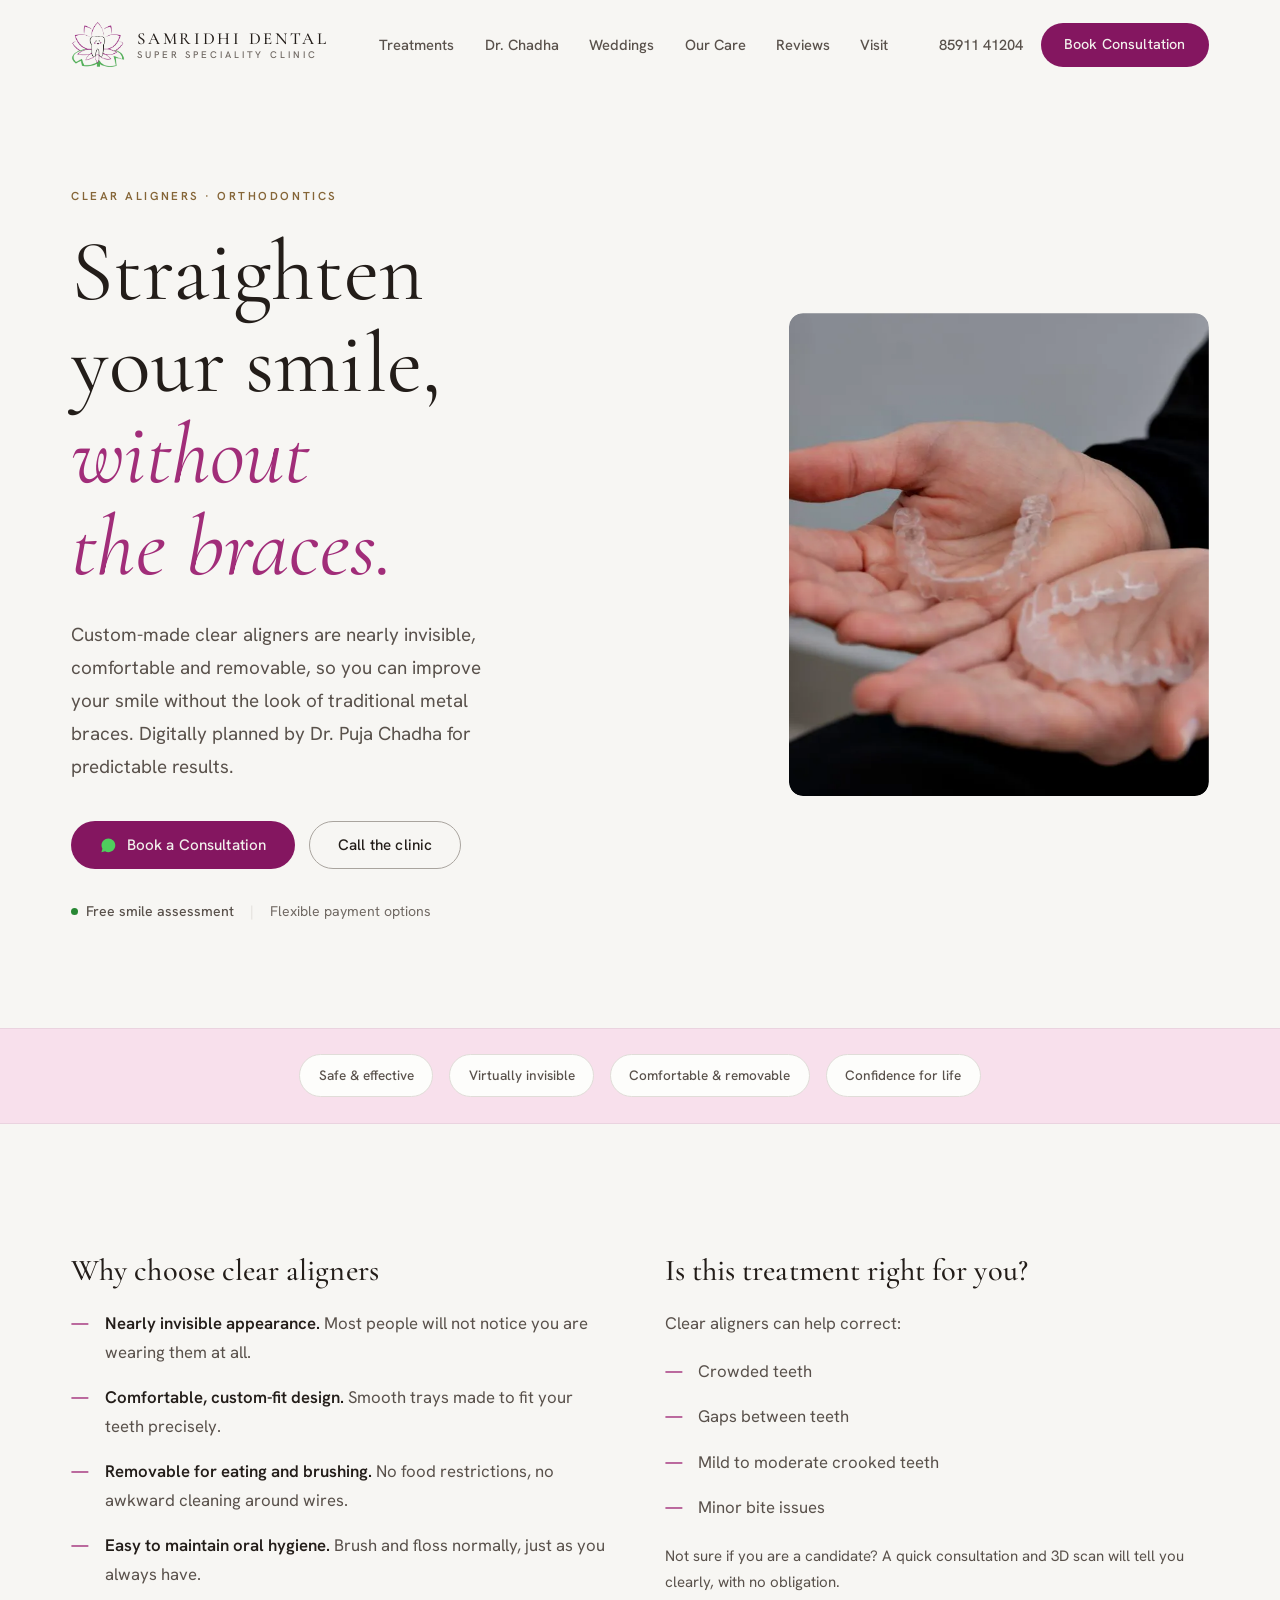
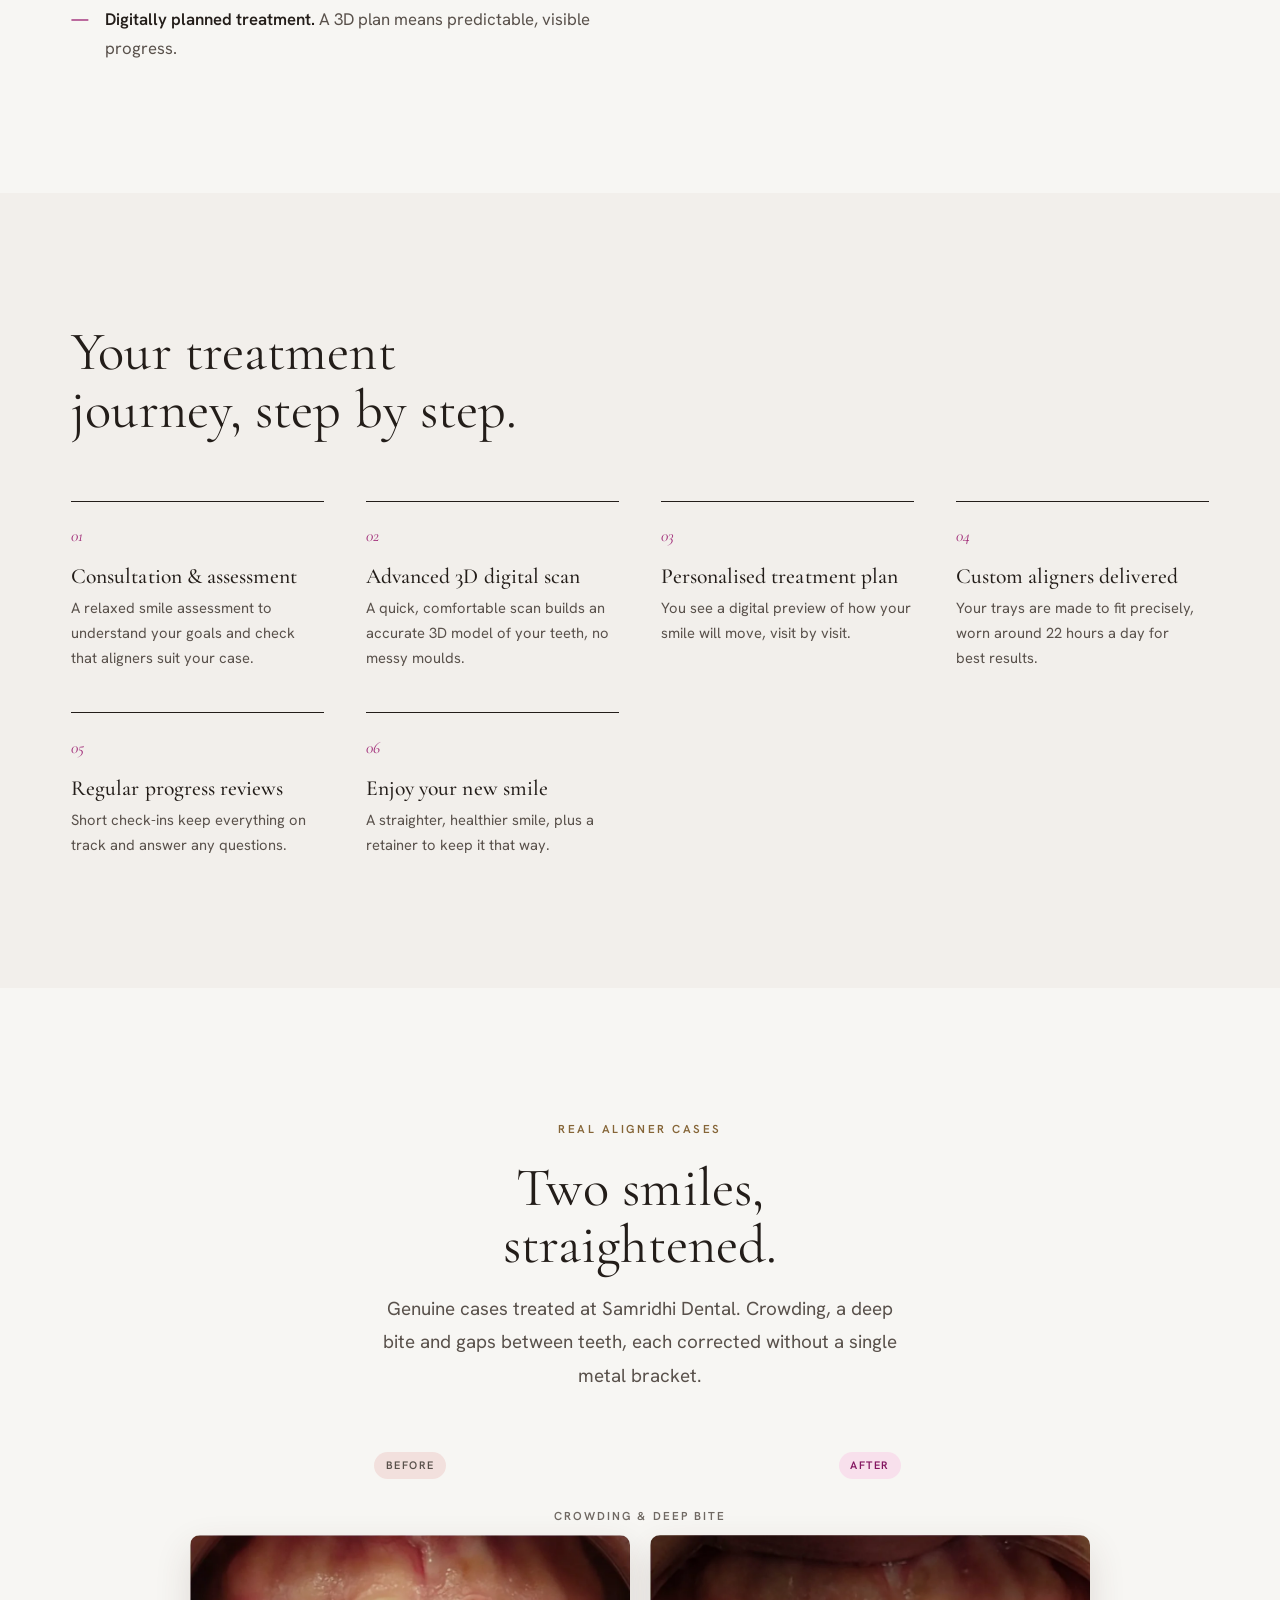
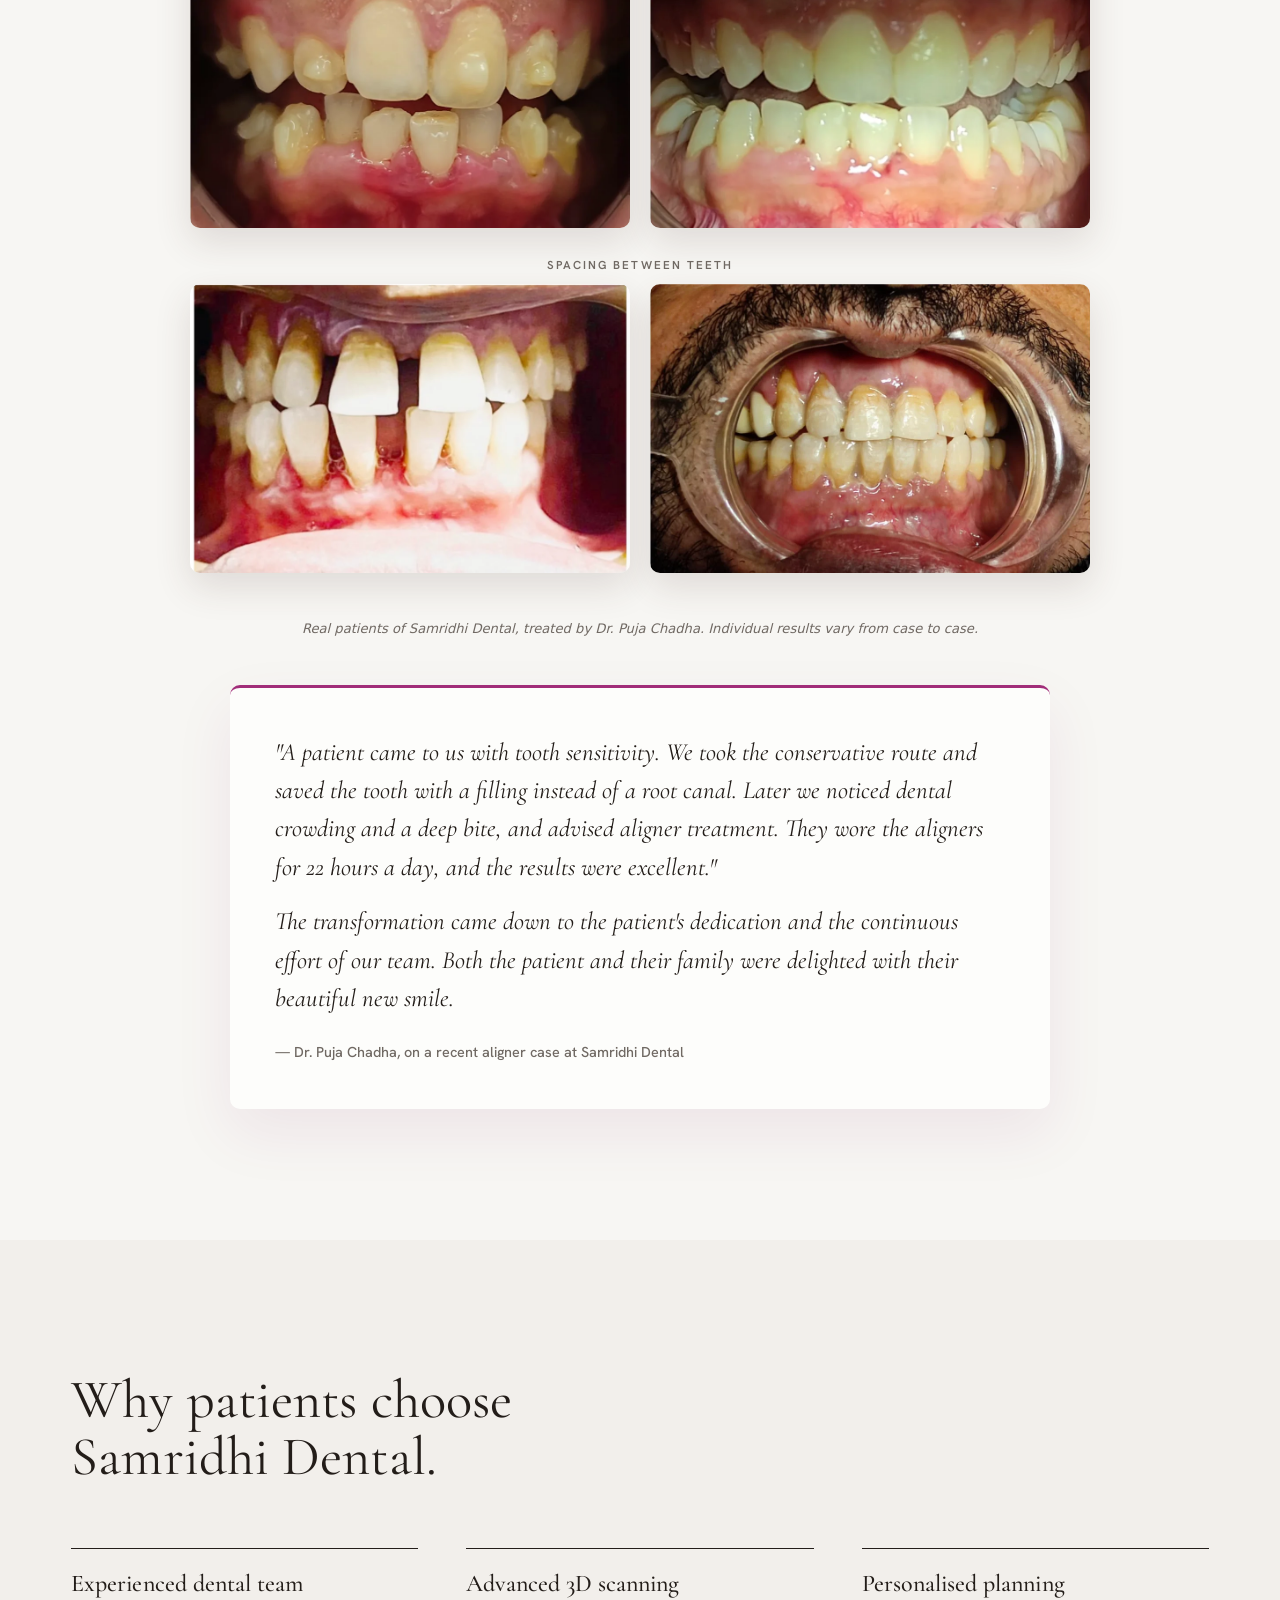
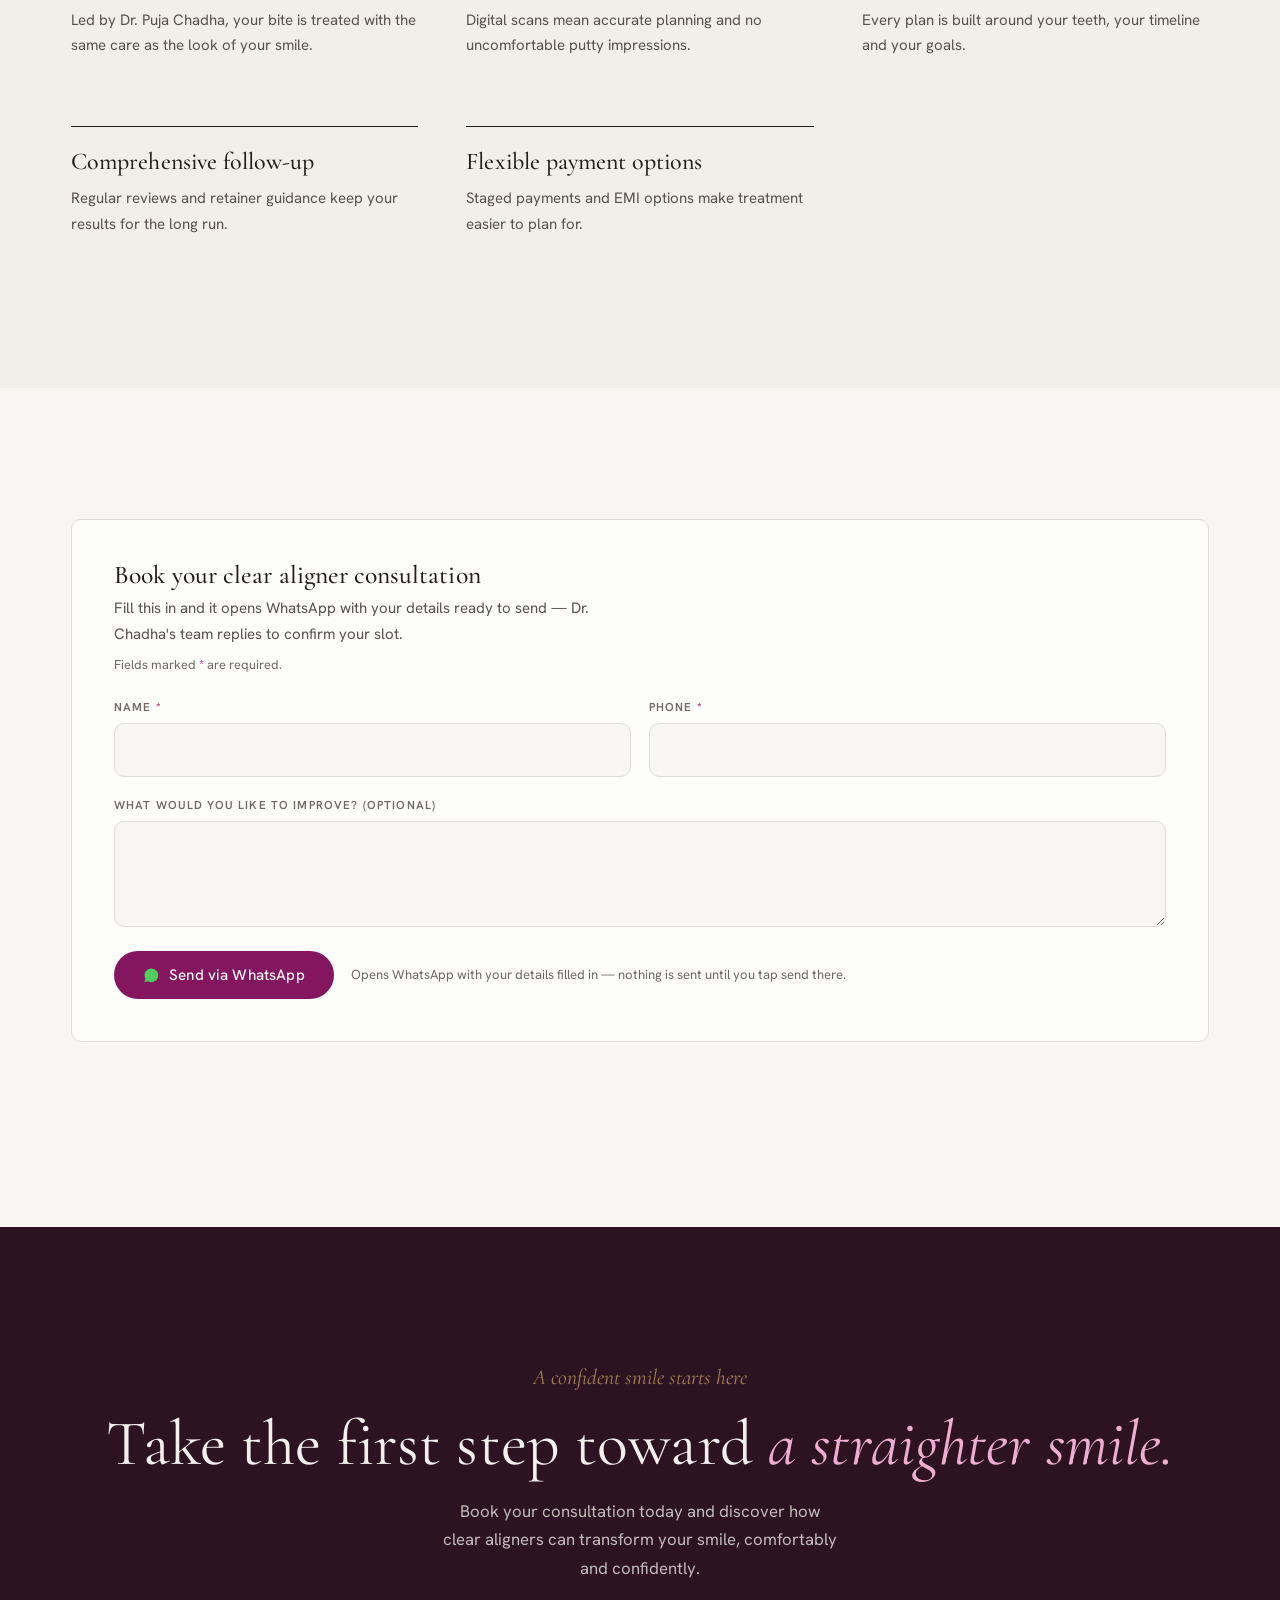
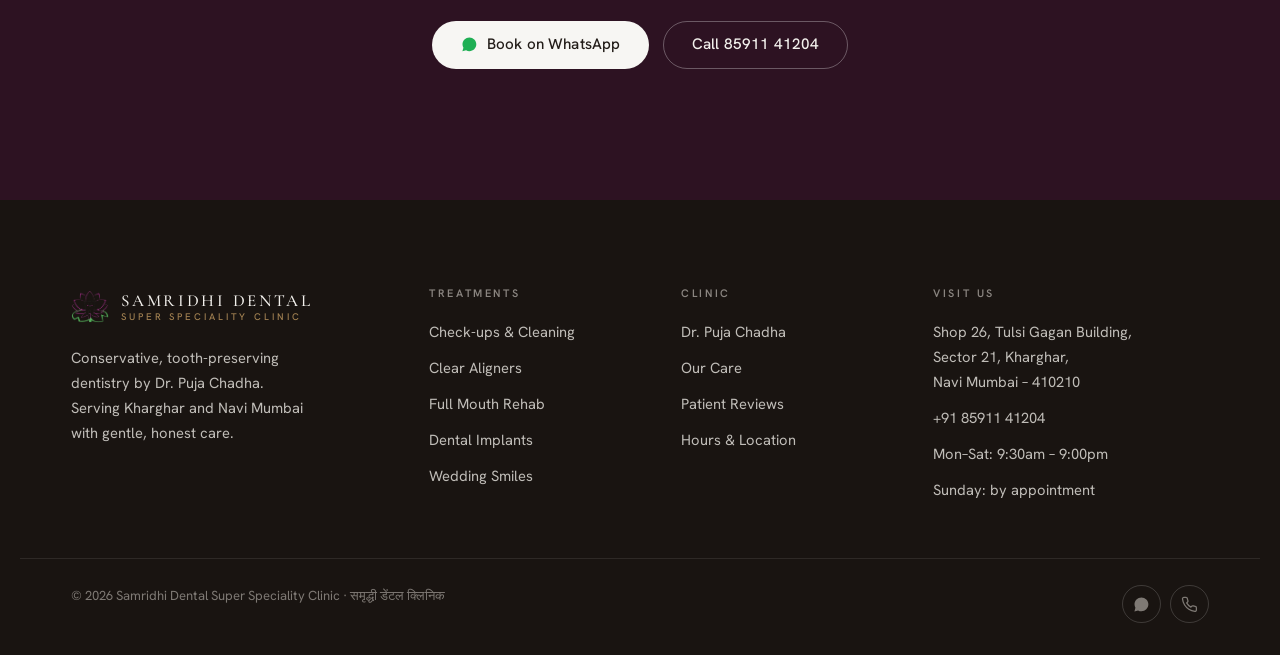
==== commit 7c2750b4: "Add real patient cases and correct Dr. Chadha's credentials Cases: - Full mouth rehab: a three-angle" ====
--- a/aligners.html
+++ b/aligners.html
@@ -186,6 +186,38 @@
 <!-- ===================== CASE STORY ===================== -->
 <section class="section" id="story">
   <div class="wrap">
+    <div class="section-head" data-reveal style="text-align:center;margin-inline:auto">
+      <span class="kicker">Real aligner cases</span>
+      <h2 class="h-section">Two smiles, straightened.</h2>
+      <p class="lede" style="margin-inline:auto">Genuine cases treated at Samridhi Dental. Crowding, a deep bite and gaps between teeth, each corrected without a single metal bracket.</p>
+    </div>
+
+    <div class="case-study" data-reveal style="margin-bottom:2.8rem">
+      <!-- Column headers, shown once for both cases -->
+      <div class="case-study__head">
+        <span class="beforeafter__tag">Before</span>
+        <span class="beforeafter__tag beforeafter__tag--after">After</span>
+      </div>
+
+      <figure class="case-view">
+        <figcaption class="case-view__label">Crowding &amp; deep bite</figcaption>
+        <div class="case-view__pair">
+          <picture><source srcset="assets/img/cases/align-crowding-before.webp" type="image/webp" /><img src="assets/img/cases/align-crowding-before.jpg" alt="Before aligner treatment: severely crowded and rotated teeth with uneven gaps" loading="lazy" width="1000" height="665" /></picture>
+          <picture><source srcset="assets/img/cases/align-crowding-after.webp" type="image/webp" /><img src="assets/img/cases/align-crowding-after.jpg" alt="After aligner treatment: an even, neatly aligned arch" loading="lazy" width="1000" height="665" /></picture>
+        </div>
+      </figure>
+
+      <figure class="case-view">
+        <figcaption class="case-view__label">Spacing between teeth</figcaption>
+        <div class="case-view__pair">
+          <picture><source srcset="assets/img/cases/align-spacing-before.webp" type="image/webp" /><img src="assets/img/cases/align-spacing-before.jpg" alt="Before aligner treatment: noticeable gaps and flared front teeth" loading="lazy" width="1000" height="655" /></picture>
+          <picture><source srcset="assets/img/cases/align-spacing-after.webp" type="image/webp" /><img src="assets/img/cases/align-spacing-after.jpg" alt="After aligner treatment: gaps closed with an even, settled bite" loading="lazy" width="1000" height="655" /></picture>
+        </div>
+      </figure>
+    </div>
+
+    <p class="beforeafter__note" style="margin-bottom:2.8rem">Real patients of Samridhi Dental, treated by Dr. Puja Chadha. Individual results vary from case to case.</p>
+
     <div class="story-card" data-reveal>
       <blockquote>
         <p>"A patient came to us with tooth sensitivity. We took the conservative route and saved the tooth with a filling instead of a root canal. Later we noticed dental crowding and a deep bite, and advised aligner treatment. They wore the aligners for 22 hours a day, and the results were excellent."</p>
@@ -203,7 +235,7 @@
       <h2 class="h-section">Why patients choose Samridhi Dental.</h2>
     </div>
     <div class="package-grid" data-reveal>
-      <div class="package"><h3>Experienced dental team</h3><p>Led by Dr. Puja Chadha, with a fellowship in functional orthodontics, your bite is treated, not just the look.</p></div>
+      <div class="package"><h3>Experienced dental team</h3><p>Led by Dr. Puja Chadha, your bite is treated with the same care as the look of your smile.</p></div>
       <div class="package"><h3>Advanced 3D scanning</h3><p>Digital scans mean accurate planning and no uncomfortable putty impressions.</p></div>
       <div class="package"><h3>Personalised planning</h3><p>Every plan is built around your teeth, your timeline and your goals.</p></div>
       <div class="package"><h3>Comprehensive follow-up</h3><p>Regular reviews and retainer guidance keep your results for the long run.</p></div>
--- a/styles.css
+++ b/styles.css
@@ -75,7 +75,14 @@
 
 img, svg, picture { display: block; max-width: 100%; }
 img { height: auto; }
-picture { width: 100%; height: 100%; }
+/* <picture> must fill containers that set their own aspect-ratio and rely on
+   object-fit on the img. Scoped deliberately: components that size the picture
+   themselves (before/after, case study) must not be caught by this. */
+.hero__media picture,
+.about__portrait picture,
+.feature__media picture,
+.menu__frame picture,
+.gallery figure picture { width: 100%; height: 100%; }
 a { color: inherit; text-decoration: none; }
 button { font: inherit; color: inherit; cursor: pointer; background: none; border: 0; }
 ul { list-style: none; padding: 0; }
@@ -730,6 +737,28 @@
 @media (max-width: 620px) {
   .beforeafter { grid-template-columns: 1fr; gap: 1.6rem; }
 }
+
+/* ---------- Multi-angle clinical case study (before | after) ---------- */
+.case-study {
+  max-width: 900px; margin-inline: auto;
+  display: grid; gap: clamp(1.2rem, 0.9rem + 1vw, 1.9rem);
+}
+/* Before / After column headers, shown once above all views */
+.case-study__head {
+  display: grid; grid-template-columns: 1fr 1fr; gap: clamp(0.7rem, 0.4rem + 1.2vw, 1.2rem);
+  justify-items: center;
+}
+.case-view { margin: 0; display: grid; gap: 0.6rem; }
+.case-view__label {
+  font-size: 0.72rem; font-weight: 600; letter-spacing: 0.18em; text-transform: uppercase;
+  color: var(--ink-faint); text-align: center;
+}
+.case-view__pair { display: grid; grid-template-columns: 1fr 1fr; gap: clamp(0.7rem, 0.4rem + 1.2vw, 1.2rem); }
+.case-view__pair picture {
+  display: block; border-radius: var(--r-panel); overflow: hidden;
+  background: var(--bg-alt); box-shadow: 0 14px 36px oklch(0.35 0.04 30 / 0.14);
+}
+.case-view__pair img { width: 100%; height: 100%; object-fit: cover; display: block; }
 
 /* ============================================================
    Smile Journey timeline
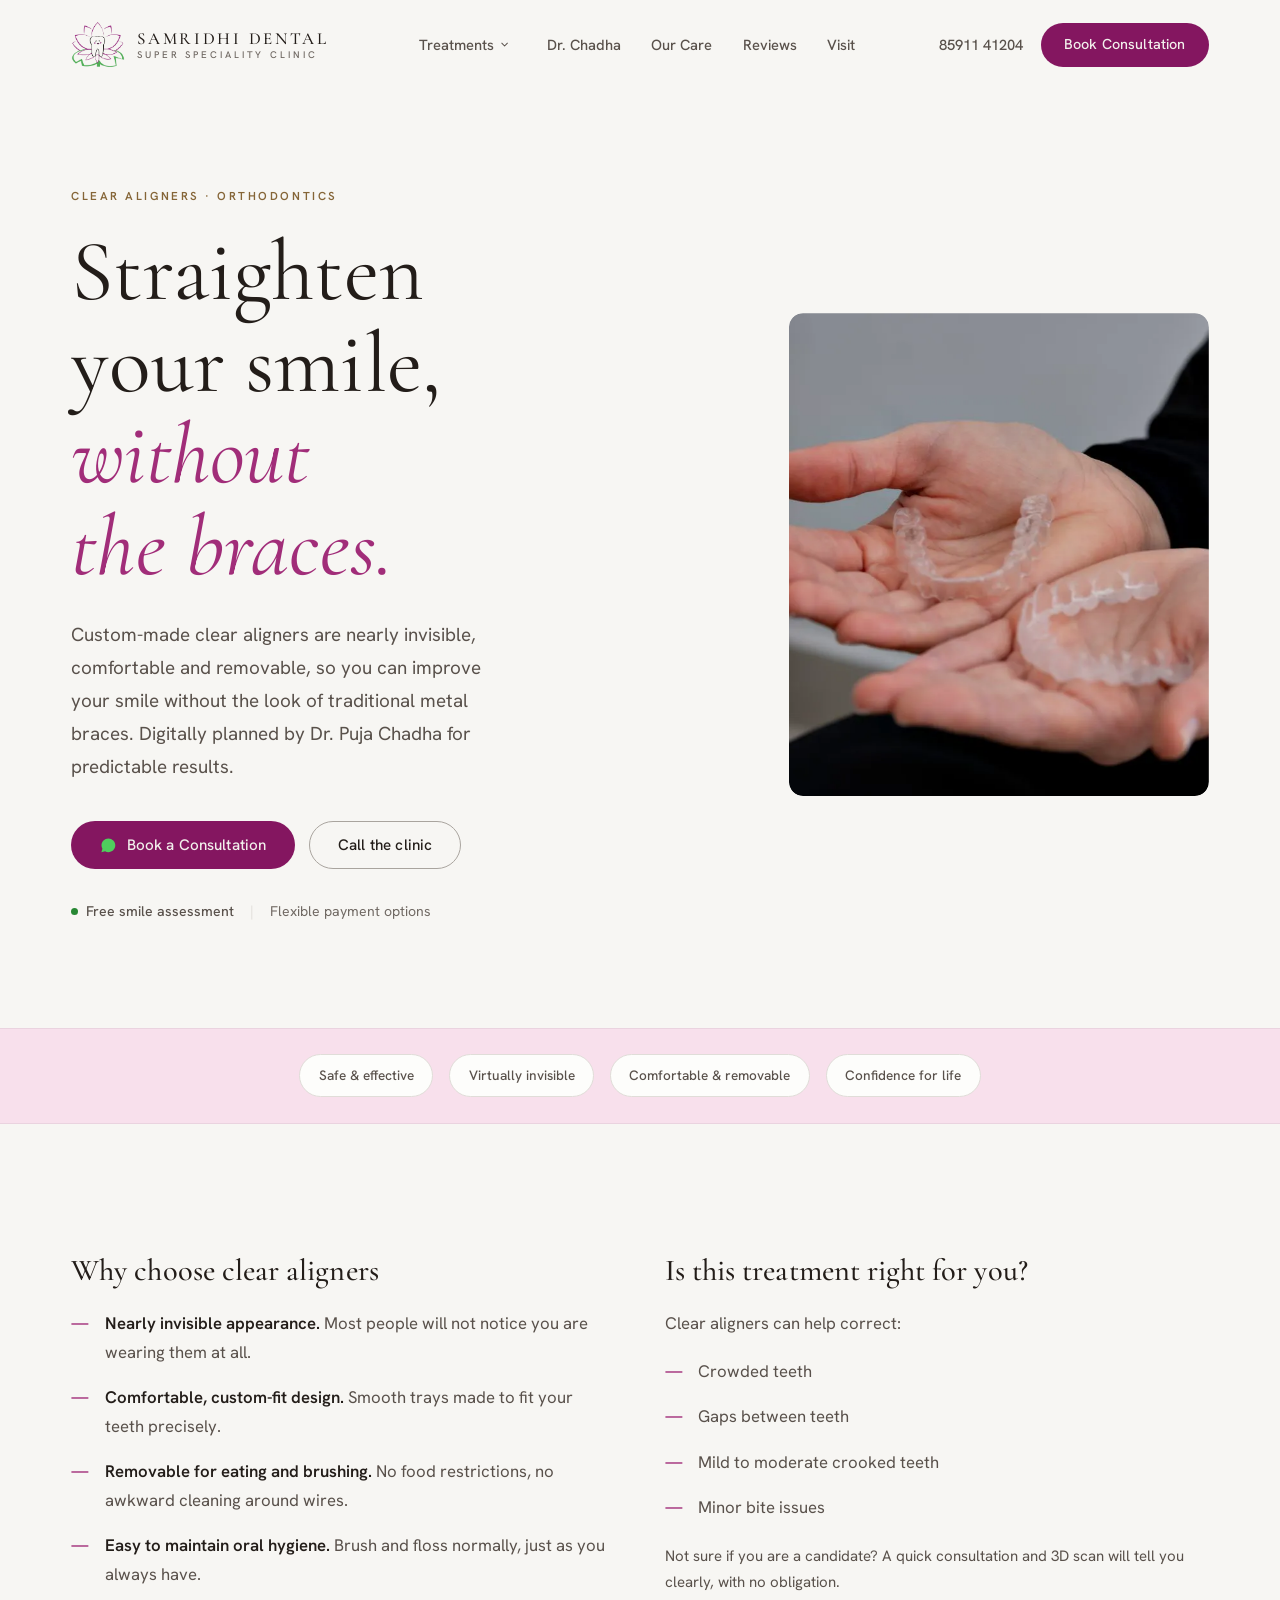
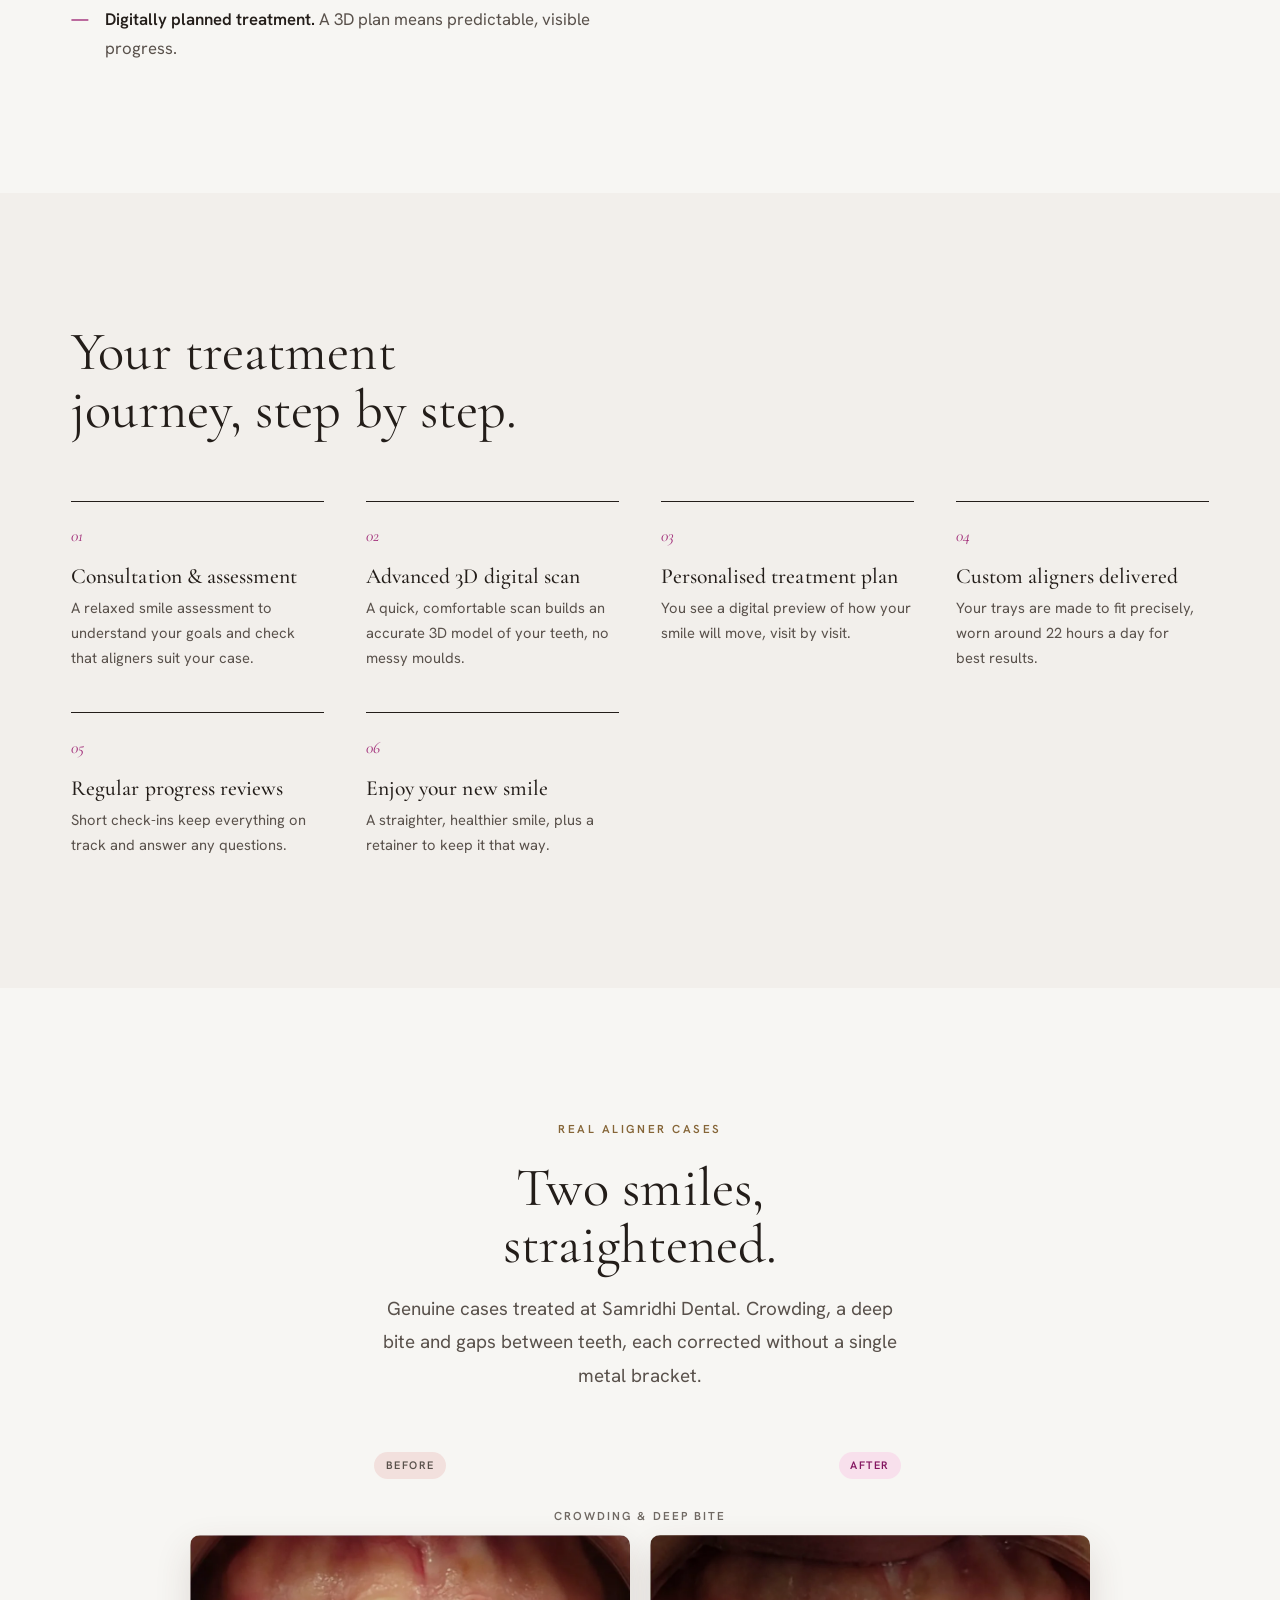
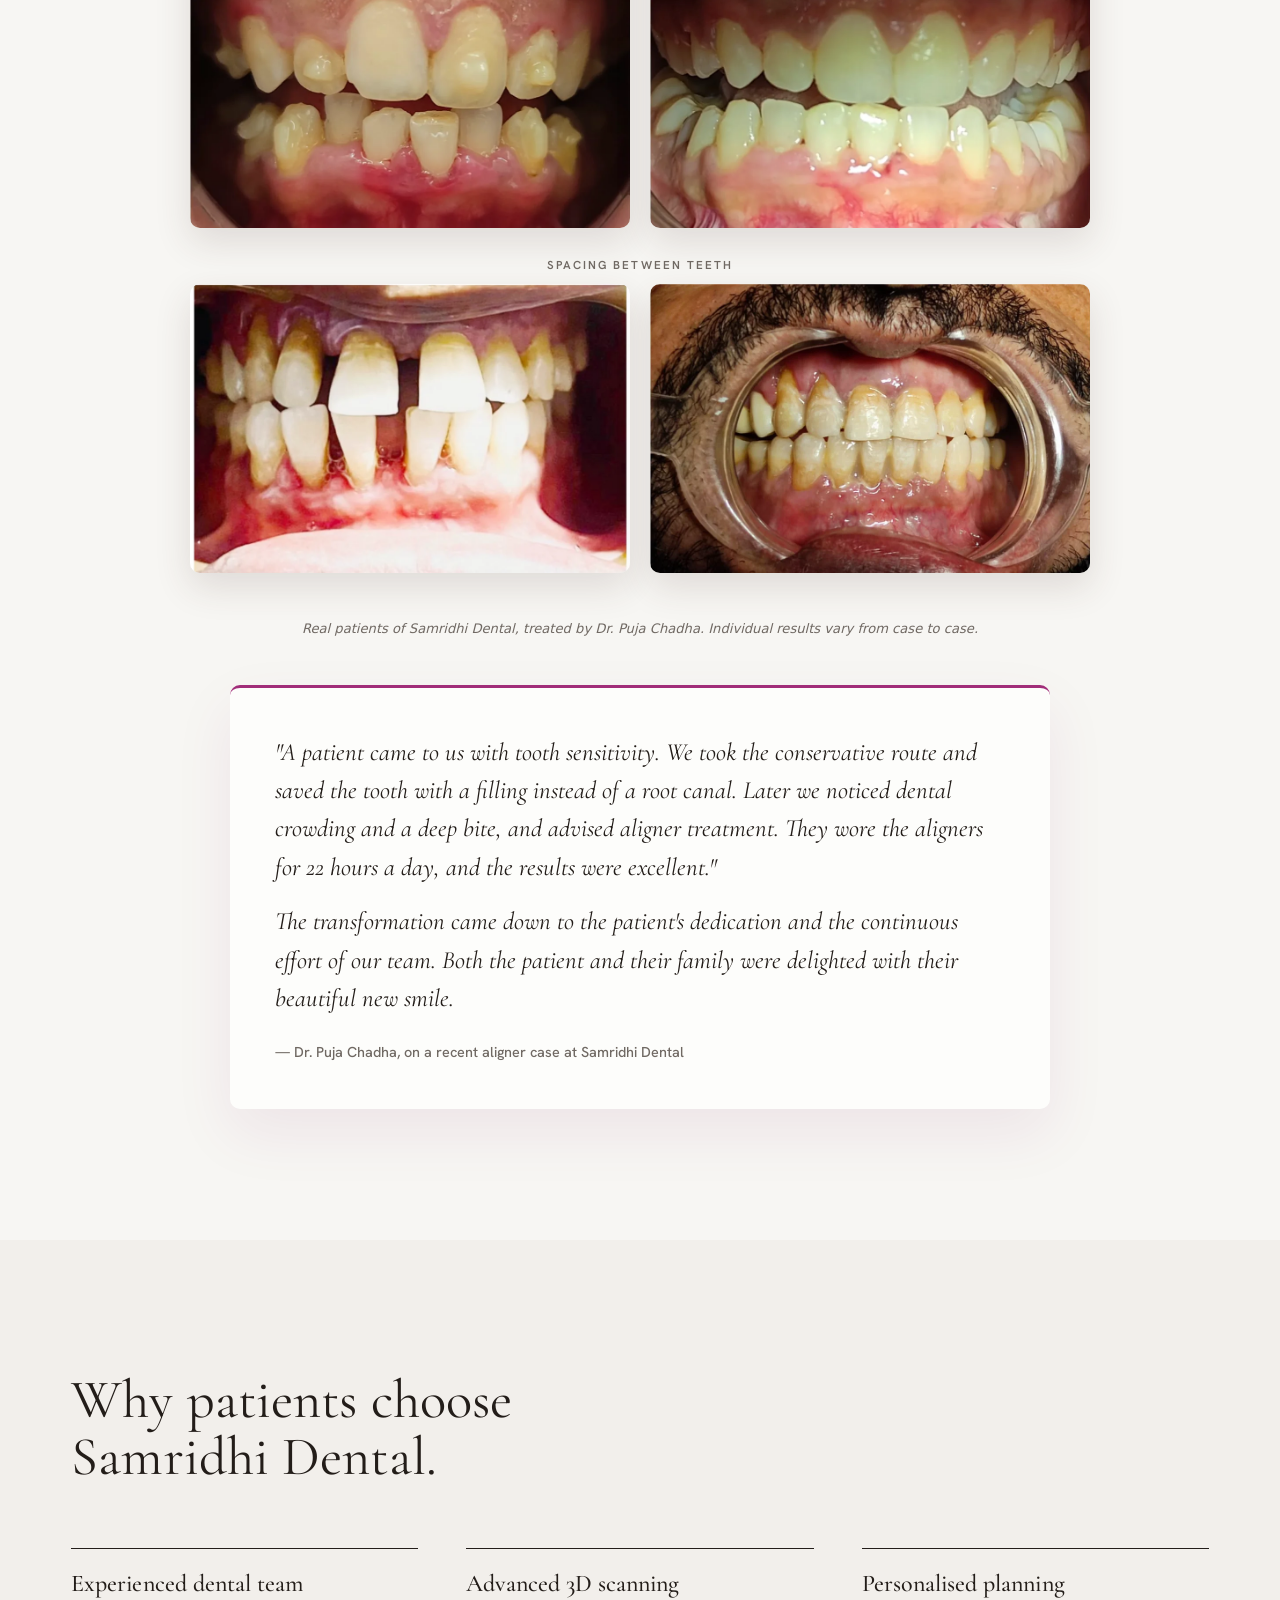
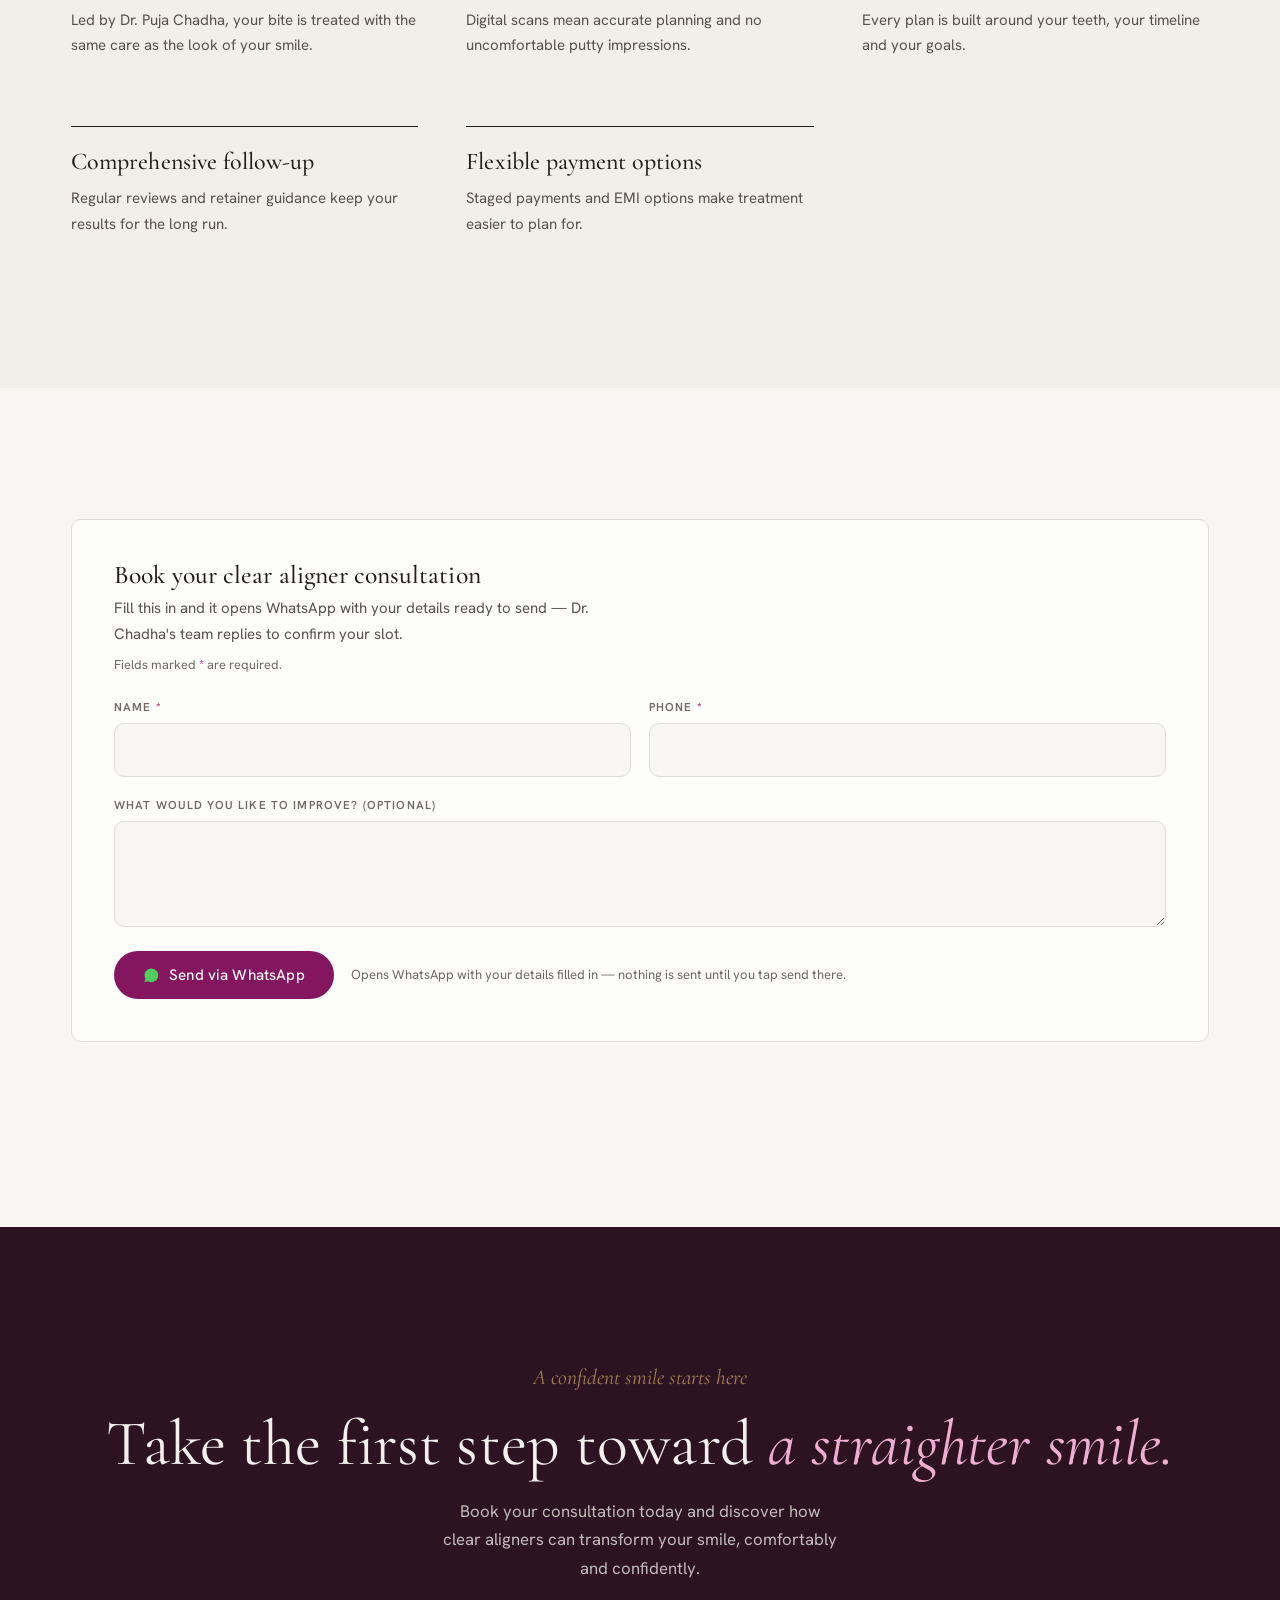
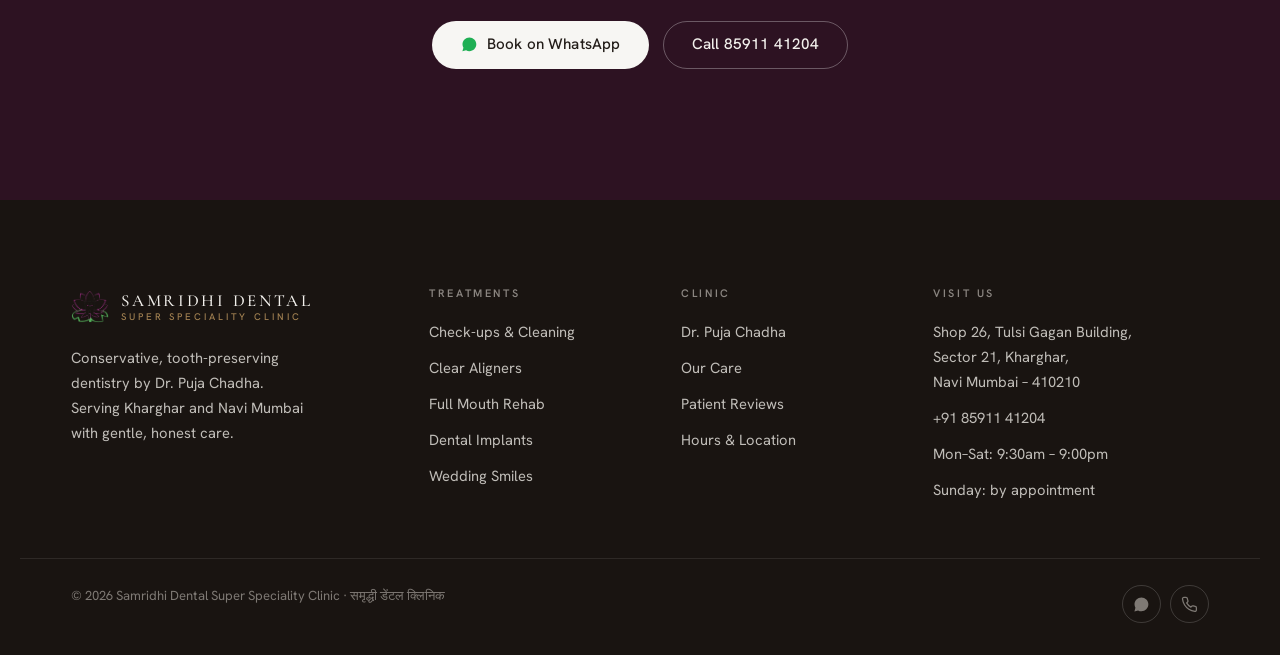
==== commit 4c632839: "Surface the aligner and rehab pages in the navbar - Group the treatment pages under a Treatments dro" ====
--- a/aligners.html
+++ b/aligners.html
@@ -68,9 +68,19 @@
       </span>
     </a>
     <nav class="nav" aria-label="Primary">
-      <a href="services.html">Treatments</a>
+      <div class="nav__group">
+        <button type="button" class="nav__trigger" aria-expanded="false" aria-controls="treatmentsMenu">
+          Treatments
+          <svg viewBox="0 0 24 24" fill="none" stroke="currentColor" stroke-width="2.2" stroke-linecap="round" stroke-linejoin="round" aria-hidden="true"><path d="M6 9l6 6 6-6"/></svg>
+        </button>
+        <ul class="nav__menu" id="treatmentsMenu">
+          <li><a href="services.html">All Services</a></li>
+          <li><a href="aligners.html" aria-current="page">Clear Aligners</a></li>
+          <li><a href="full-mouth-rehab.html">Full Mouth Rehab</a></li>
+          <li><a href="wedding.html">Wedding Smile Package</a></li>
+        </ul>
+      </div>
       <a href="index.html#about">Dr. Chadha</a>
-      <a href="wedding.html">Weddings</a>
       <a href="index.html#approach">Our Care</a>
       <a href="index.html#reviews">Reviews</a>
       <a href="index.html#visit">Visit</a>
@@ -88,6 +98,8 @@
 
 <div class="drawer" id="drawer">
   <a href="services.html">Treatments</a>
+  <a href="aligners.html">Clear Aligners</a>
+  <a href="full-mouth-rehab.html">Full Mouth Rehab</a>
   <a href="index.html#about">Dr. Puja Chadha</a>
   <a href="wedding.html">Wedding Smiles</a>
   <a href="index.html#approach">Our Care</a>
--- a/styles.css
+++ b/styles.css
@@ -167,6 +167,11 @@
 
 .header__inner { display: flex; align-items: center; justify-content: space-between; gap: 1.5rem; }
 
+/* Brand and CTA hold their size; the nav is the flexible element between them,
+   otherwise all three shrink and their labels wrap onto two lines. */
+.brand, .header__cta { flex: none; }
+.brand__name, .brand__sub, .header__call, .header__cta .btn { white-space: nowrap; }
+
 .brand { display: flex; align-items: center; gap: 0.75rem; }
 .brand__mark { width: 38px; height: 38px; flex: none; object-fit: contain; }
 .header .brand__mark { width: 54px; height: 54px; }
@@ -178,14 +183,49 @@
 .brand__sub { font-size: 0.6rem; letter-spacing: 0.3em; text-transform: uppercase; color: var(--ink-faint); font-weight: 500; }
 
 .nav { display: flex; align-items: center; gap: 1.9rem; }
+.nav > a, .nav__trigger { white-space: nowrap; }
 .nav a { position: relative; font-size: 0.92rem; font-weight: 500; color: var(--ink-soft); transition: color .25s; padding-block: 0.3rem; }
-.nav a::after {
+.nav > a::after {
   content: ""; position: absolute; left: 0; right: 0; bottom: 0; height: 1px;
   background: var(--rose); transform: scaleX(0); transform-origin: left;
   transition: transform .35s var(--ease);
 }
 .nav a:hover { color: var(--ink); }
-.nav a:hover::after { transform: scaleX(1); }
+.nav > a:hover::after { transform: scaleX(1); }
+
+/* ---------- Treatments dropdown ---------- */
+.nav__group { position: relative; display: flex; align-items: center; }
+.nav__trigger {
+  display: inline-flex; align-items: center; gap: 0.35rem;
+  font-size: 0.92rem; font-weight: 500; color: var(--ink-soft);
+  padding-block: 0.3rem; transition: color .25s;
+}
+.nav__trigger:hover, .nav__group:hover .nav__trigger { color: var(--ink); }
+.nav__trigger svg { width: 0.7rem; height: 0.7rem; transition: transform .3s var(--ease); }
+.nav__group:hover .nav__trigger svg,
+.nav__trigger[aria-expanded="true"] svg { transform: rotate(180deg); }
+
+.nav__menu {
+  position: absolute; top: 100%; left: 50%; translate: -50% 0;
+  min-width: 15rem; margin-top: 0.7rem; padding: 0.5rem;
+  display: grid; gap: 0.1rem; list-style: none;
+  background: var(--surface); border: 1px solid var(--line);
+  border-radius: var(--r-panel); box-shadow: 0 22px 50px oklch(0.35 0.04 30 / 0.16);
+  opacity: 0; visibility: hidden; transform: translateY(-6px);
+  transition: opacity .25s var(--ease), transform .25s var(--ease), visibility .25s;
+}
+/* A hover bridge stops the menu closing as the pointer crosses the gap */
+.nav__group::after { content: ""; position: absolute; top: 100%; left: 0; right: 0; height: 0.9rem; }
+.nav__group:hover .nav__menu,
+.nav__group:focus-within .nav__menu,
+.nav__menu.is-open { opacity: 1; visibility: visible; transform: none; }
+.nav__menu a {
+  display: block; padding: 0.6rem 0.8rem; border-radius: 7px;
+  font-size: 0.9rem; color: var(--ink-soft); white-space: nowrap;
+  transition: background-color .2s, color .2s;
+}
+.nav__menu a:hover { background: var(--rose-soft); color: var(--rose-deep); }
+.nav__menu a[aria-current="page"] { color: var(--rose-deep); font-weight: 600; }
 
 .header__cta { display: flex; align-items: center; gap: 1.1rem; }
 .header__call { font-size: 0.92rem; font-weight: 500; color: var(--ink-soft); transition: color .25s; }
@@ -604,7 +644,15 @@
   .feature__media { max-width: 560px; }
 }
 
-@media (max-width: 880px) {
+/* Between the full nav and the drawer the header gets tight: drop the phone
+   number first (the Book button and the sticky mobile bar still cover contact). */
+@media (max-width: 1200px) {
+  .header__call { display: none; }
+}
+
+/* Below this the full nav can't fit alongside the brand and CTA, so switch to
+   the drawer rather than let the header squeeze. */
+@media (max-width: 1020px) {
   /* Keep the header (and its toggle) above the drawer so the close ✕ is visible */
   .header { z-index: var(--z-top); }
   .nav, .header__call, .header__cta .btn { display: none; }
@@ -655,7 +703,7 @@
   .tour__meta { flex-direction: column; align-items: flex-start; gap: 0.2rem; }
 }
 
-@media (min-width: 881px) { .drawer { display: none; } }
+@media (min-width: 1021px) { .drawer { display: none; } }
 
 /* ============================================================
    Wedding Smile Package
@@ -946,7 +994,7 @@
 }
 .featured-pill:hover { transform: translateY(-2px); box-shadow: 0 16px 38px oklch(0.42 0.16 345 / 0.45); }
 .featured-pill__dot { width: 0.5rem; height: 0.5rem; border-radius: 50%; background: var(--on-dark); animation: pulse 2.4s var(--ease-soft) infinite; }
-@media (max-width: 880px) { .featured-pill { bottom: 5.2rem; } }
+@media (max-width: 1020px) { .featured-pill { bottom: 5.2rem; } }
 
 /* ---------- Reduced motion ---------- */
 @media (prefers-reduced-motion: reduce) {
